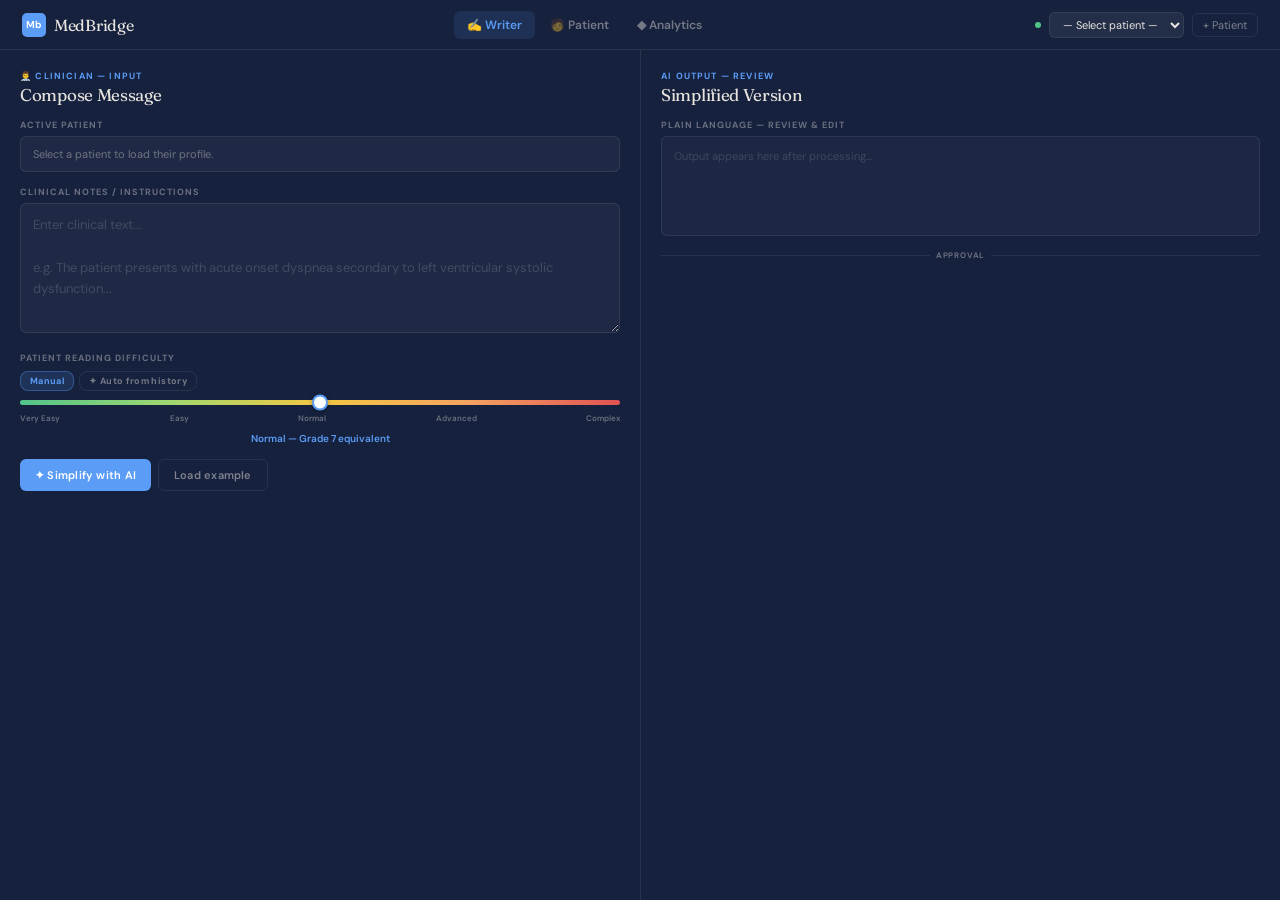
==== templates/index.html @ 1e8fc167 "Restructure project: templates, static, routes; switch to Gemini API" ====
<!DOCTYPE html>
<html lang="en">
<head>
<meta charset="UTF-8">
<meta name="viewport" content="width=device-width, initial-scale=1.0">
<title>MedBridge</title>
<link href="https://fonts.googleapis.com/css2?family=Fraunces:ital,wght@0,300;0,400;0,500;1,300&family=DM+Sans:wght@300;400;500;600&family=DM+Mono:wght@400;500&display=swap" rel="stylesheet">
<link rel="stylesheet" href="/static/css/style.css">
</head>
<body>

<nav>
  <div class="nav-logo"><div class="nav-mark">Mb</div><div class="nav-name">MedBridge</div></div>
  <div class="nav-tabs">
    <button class="nav-tab active" onclick="go('writer')">&#9997; Writer</button>
    <button class="nav-tab" onclick="go('patient')">&#129489; Patient</button>
    <button class="nav-tab" onclick="go('analytics')">&#9670; Analytics</button>
  </div>
  <div class="nav-right">
    <div class="live"></div>
    <select class="psel" id="psel" onchange="onPChange()"><option value="">— Select patient —</option></select>
    <button class="btn-xs" onclick="addPt()">+ Patient</button>
  </div>
</nav>

<!-- ══ WRITER ══ -->
<div class="view active" id="writerView">
  <div class="w-grid">
    <!-- LEFT col -->
    <div class="w-col">
      <div><div class="col-role">&#128104;&#8205;&#9877;&#65039; Clinician — Input</div><div class="col-title">Compose Message</div></div>

      <div>
        <div class="lbl">Active patient</div>
        <div class="profile-card" id="profileCard"><div style="font-size:11px;color:var(--dm)">Select a patient to load their profile.</div></div>
      </div>

      <!-- AI insight + predicted words -->
      <div id="insightWrap" style="display:none">
        <div class="ai-ins">
          <div class="ai-ins-t">&#10022; Patient Insight <span id="insightSpin" style="display:none"><span class="spinner" style="display:inline-block;vertical-align:middle"></span></span></div>
          <div class="ai-ins-body" id="insightText"></div>
          <div class="pred-wrap" id="predWords"></div>
        </div>
      </div>

      <!-- Challenging words from analytics -->
      <div id="chalWrap" style="display:none">
        <div class="lbl">Words this patient may find challenging</div>
        <div class="chal-panel" id="chalPanel"></div>
      </div>

      <div>
        <div class="lbl">Clinical notes / instructions</div>
        <textarea id="medIn" placeholder="Enter clinical text...&#10;&#10;e.g. The patient presents with acute onset dyspnea secondary to left ventricular systolic dysfunction..."></textarea>
      </div>

      <!-- Difficulty slider with Auto mode -->
      <div>
        <div class="lbl" style="margin-bottom:7px">Patient reading difficulty</div>
        <div class="sl-outer">
          <div class="sl-mode-row">
            <button class="sl-mode-btn sl-manual-btn active" id="manualModeBtn" onclick="setMode('manual')">Manual</button>
            <button class="sl-mode-btn" id="autoModeBtn" onclick="setMode('auto')">&#10022; Auto from history</button>
          </div>
          <div class="sl-wrap" id="slWrap">
            <div class="sl-track" style="position:relative">
              <input type="range" class="dsl" id="dsl" min="1" max="5" value="3" step="1" oninput="updSl(this.value)">
            </div>
            <div class="sl-labels"><span>Very Easy</span><span>Easy</span><span>Normal</span><span>Advanced</span><span>Complex</span></div>
          </div>
          <div class="sl-cur" id="slCur">Normal — Grade 7 equivalent</div>
          <div class="auto-reason" id="autoReason" style="display:none"></div>
        </div>
      </div>

      <div class="b-row">
        <button class="btn b-blue" id="simpBtn" onclick="doSimplify()">&#10022; Simplify with AI</button>
        <button class="btn b-ghost" onclick="loadEx()">Load example</button>
      </div>
    </div>

    <!-- RIGHT col -->
    <div class="w-col">
      <div><div class="col-role">AI Output — Review</div><div class="col-title">Simplified Version</div></div>

      <div>
        <div class="lbl">Plain language — review &amp; edit</div>
        <div class="out-box" id="outBox">
          <div id="ldS" style="display:none"><div class="ld"><span></span><span></span><span></span></div><div class="ld-h">Simplifying with DEFT corpus + patient history...</div></div>
          <textarea id="outEd" class="out-edit" style="display:none"></textarea>
          <div class="out-ph" id="outPh">Output appears here after processing...</div>
        </div>
      </div>

      <!-- Compact readability: grade level + hard words only -->
      <div class="sc-row" id="scRow" style="display:none">
        <div class="sc"><div class="sc-l">Grade level</div><div class="sc-v" id="grS">—</div></div>
        <div class="sc"><div class="sc-l">Hard words %</div><div class="sc-v" id="hwS">—</div></div>
        <div class="sc" id="prevCompSc" style="display:none"><div class="sc-l">Patient prev. comp.</div><div class="sc-v" id="prevComp">—</div></div>
      </div>

      <!-- Semantic similarity — sentence diff view -->
      <div id="simSec" style="display:none">
        <div class="lbl">Sentence-by-sentence meaning check</div>
        <div class="sim-wrap" id="simWrap">
          <div class="sim-head checking" id="simHead">
            <div>
              <div class="sim-title-row"><span class="sim-label">Checking meaning...</span></div>
              <div class="sim-verdict-line" id="simVerdictLine"></div>
            </div>
            <div class="sim-pct" id="simPct"></div>
          </div>
          <div class="sim-bar-strip"><div class="sim-bar-inner" id="simBar" style="width:0%"></div></div>
          <div id="simBody">
            <div class="spin-w"><div class="spinner"></div>Analysing sentences via AI...</div>
          </div>
        </div>
      </div>

      <div class="sep">approval</div>
      <div id="appRow" class="b-row" style="display:none">
        <button class="btn b-green" id="appBtn" onclick="doApprove()">&#10003; Approve &amp; Send to Patient</button>
        <button class="btn b-ghost" onclick="doSimplify()">&#8634; Regen</button>
      </div>
      <div id="appBanner" style="display:none"><div class="ok-banner">&#10003; Sent to patient — reading session started</div></div>
    </div>
  </div>
</div>

<!-- ══ PATIENT ══ -->
<div class="view" id="patientView">
  <div class="pat-top">
    <div><div class="pat-greet" id="patGreet">Hello &#128075;</div><div class="pat-sub">Here is your health information from your doctor.</div></div>
    <div style="font-size:10px;color:var(--pm);font-weight:600" id="patSessLbl"></div>
  </div>
  <div class="pat-body">
    <div id="progWrap" style="display:none">
      <div class="prog-row"><span style="font-size:10px;color:var(--pm);font-weight:500">Reading progress</span><span style="font-size:10px;font-weight:700;color:var(--pa)" id="progPct">0%</span></div>
      <div class="prog-bar"><div class="prog-fill" id="progFill"></div></div>
    </div>
    <div>
      <div class="lbl" style="color:var(--pm)">From your doctor</div>
      <div id="patHint" style="display:none;font-size:11px;color:var(--pm);margin-bottom:8px;line-height:1.5">Tap any word you don't understand to see what it means.</div>
      <div class="text-card" id="txtCard">
        <div class="ws" id="wsState"><div class="wi">&#128203;</div><div class="wt">Your doctor hasn't sent your<br>health information yet.</div></div>
        <div id="wCont" style="display:none"></div>
      </div>
    </div>
    <div id="checkupWrap" style="display:none">
      <div class="checkup">
        <div class="cq">How well did you understand this information?</div>
        <div class="copts">
          <button class="copt" onclick="selU(this,1)">&#128533; Not at all</button>
          <button class="copt" onclick="selU(this,2)">&#129300; A little</button>
          <button class="copt" onclick="selU(this,3)">&#128578; Mostly</button>
          <button class="copt" onclick="selU(this,4)">&#128522; Fully</button>
        </div>
      </div>
    </div>
    <div id="tyWrap" style="display:none"><div class="ty-ok">&#10003; Thank you — your feedback helps your doctor explain better next time.</div></div>
  </div>
</div>

<!-- ══ ANALYTICS ══ -->
<div class="view" id="analyticsView">
  <div class="an-top"><div class="an-top-t">Patient Analytics</div><div style="font-size:9px;color:var(--am);font-weight:700;letter-spacing:.08em;text-transform:uppercase">Writer view only</div></div>
  <div class="an-ptabs" id="anTabs"></div>
  <div class="an-body" id="anBody"><div class="no-data"><div class="ei">&#9678;</div>Select a patient tab to view analytics.</div></div>
</div>

<!-- Definition popup (shared) -->
<div class="def-popup" id="defPopup" style="display:none">
  <button class="def-close" onclick="closeDefPopup()">&#10005;</button>
  <div class="def-word" id="defWord"></div>
  <div class="def-pos" id="defPos"></div>
  <div class="def-text" id="defText"><div class="def-loading"><div class="def-spinner"></div>Looking up definition...</div></div>
</div>

<script src="/static/js/app.js"></script>
</body>
</html>
---- static/css/style.css ----
:root{
  --doc:#16213e;--da:#5b9cf6;--dg:#52c48a;--dw:#f4a261;--dt:#e8e4de;--dm:rgba(232,228,222,0.4);--db:rgba(255,255,255,0.08);
  --pat:#fdfcf9;--pa:#e07b54;--pt:#1c1917;--pm:#8a8480;--pb:rgba(0,0,0,0.07);
  --an:#0d1520;--an2:#111e2e;--aa:#a78bfa;--at:#d4d0ca;--am:rgba(212,208,202,0.38);--ab:rgba(255,255,255,0.06);
  --r:10px;--rs:6px;
}
*{margin:0;padding:0;box-sizing:border-box}
html,body{height:100%;font-family:'DM Sans',sans-serif}
body{background:#0d1117;overflow:hidden;display:flex;flex-direction:column}

/* NAV */
nav{background:var(--doc);height:50px;display:flex;align-items:center;justify-content:space-between;padding:0 22px;border-bottom:1px solid var(--db);flex-shrink:0;z-index:200}
.nav-logo{display:flex;align-items:center;gap:8px;color:var(--dt)}
.nav-mark{width:24px;height:24px;background:var(--da);border-radius:5px;display:flex;align-items:center;justify-content:center;font-size:10px;font-weight:700;color:#fff}
.nav-name{font-family:'Fraunces',serif;font-size:16px;letter-spacing:-.3px}
.nav-tabs{display:flex;gap:2px}
.nav-tab{background:transparent;border:none;color:rgba(232,228,222,.45);font-family:'DM Sans',sans-serif;font-size:12px;font-weight:600;padding:6px 13px;border-radius:6px;cursor:pointer;transition:all .15s}
.nav-tab:hover{color:var(--dt);background:rgba(255,255,255,.05)}
.nav-tab.active{color:var(--da);background:rgba(91,156,246,.12)}
.nav-right{display:flex;align-items:center;gap:8px}
.live{width:6px;height:6px;background:var(--dg);border-radius:50%;animation:pulse 2s infinite}
@keyframes pulse{0%,100%{box-shadow:0 0 0 0 rgba(82,196,138,.4)}50%{box-shadow:0 0 0 4px rgba(82,196,138,0)}}
select.psel{background:rgba(255,255,255,.06);border:1px solid var(--db);color:var(--dt);font-family:'DM Sans',sans-serif;font-size:11px;padding:4px 9px;border-radius:var(--rs);outline:none;cursor:pointer}
select.psel option{background:#1e2d52}
.btn-xs{background:transparent;border:1px solid var(--db);color:rgba(232,228,222,.5);font-family:'DM Sans',sans-serif;font-size:11px;padding:4px 10px;border-radius:var(--rs);cursor:pointer;transition:all .15s}
.btn-xs:hover{border-color:rgba(255,255,255,.2);color:var(--dt)}

.view{display:none;flex:1;overflow:hidden}
.view.active{display:flex}

/* ─── WRITER ─── */
#writerView{background:var(--doc)}
.w-grid{display:grid;grid-template-columns:1fr 1fr;width:100%;height:100%}
.w-col{display:flex;flex-direction:column;height:100%;overflow-y:auto;padding:20px;gap:14px}
.w-col::-webkit-scrollbar{width:3px}
.w-col::-webkit-scrollbar-thumb{background:rgba(255,255,255,.1);border-radius:2px}
.w-col+.w-col{border-left:1px solid var(--db)}
.col-role{font-size:9px;font-weight:700;letter-spacing:.13em;text-transform:uppercase;color:var(--da);margin-bottom:2px}
.col-title{font-family:'Fraunces',serif;font-size:17px;letter-spacing:-.3px;color:var(--dt)}
.lbl{font-size:9px;font-weight:700;letter-spacing:.11em;text-transform:uppercase;color:var(--dm);margin-bottom:5px}

.profile-card{background:rgba(255,255,255,.04);border:1px solid var(--db);border-radius:var(--rs);padding:10px 12px}
.p-row{display:flex;align-items:center;gap:9px}
.p-av{width:32px;height:32px;border-radius:50%;background:rgba(91,156,246,.15);border:1.5px solid rgba(91,156,246,.3);display:flex;align-items:center;justify-content:center;font-size:12px;flex-shrink:0}
.p-name{font-size:12px;font-weight:600;color:var(--dt)}
.p-sub{font-size:10px;color:var(--dm);margin-top:1px}
.p-badges{display:flex;gap:4px;margin-top:6px;flex-wrap:wrap}
.pb{font-size:9px;padding:2px 7px;border-radius:9px;font-weight:600;font-family:'DM Mono',monospace}
.pb.lv{background:rgba(91,156,246,.15);color:var(--da);border:1px solid rgba(91,156,246,.2)}
.pb.se{background:rgba(82,196,138,.12);color:var(--dg);border:1px solid rgba(82,196,138,.18)}
.pb.wn{background:rgba(244,162,97,.15);color:var(--dw);border:1px solid rgba(244,162,97,.22)}
.pb.nw{background:rgba(255,255,255,.07);color:rgba(232,228,222,.5);border:1px solid var(--db)}

/* AI insight + predicted words */
.ai-ins{background:rgba(167,139,250,.08);border:1px solid rgba(167,139,250,.2);border-radius:var(--rs);padding:10px 12px}
.ai-ins-t{font-size:9px;font-weight:700;text-transform:uppercase;letter-spacing:.1em;color:var(--aa);margin-bottom:5px;display:flex;align-items:center;gap:6px}
.ai-ins-body{font-size:11px;color:rgba(212,208,202,.8);line-height:1.55}
.pred-wrap{display:flex;flex-wrap:wrap;gap:4px;margin-top:7px}
.pred-lbl{font-size:8px;font-weight:700;text-transform:uppercase;letter-spacing:.09em;color:var(--am);width:100%;margin-bottom:2px}
.pred{font-size:9px;padding:2px 8px;border-radius:9px;background:rgba(244,162,97,.15);color:var(--dw);border:1px solid rgba(244,162,97,.22);font-family:'DM Mono',monospace;font-weight:600;cursor:default}
.pred.pf{background:rgba(224,60,60,.15);color:#ff9090;border-color:rgba(224,60,60,.28)}

/* Challenging words panel on writer side */
.chal-panel{background:rgba(255,255,255,.03);border:1px solid var(--db);border-radius:var(--rs);padding:10px 12px}
.chal-word-row{display:flex;align-items:center;gap:7px;padding:4px 0;border-bottom:1px solid rgba(255,255,255,.04)}
.chal-word-row:last-child{border-bottom:none}
.chal-word{font-size:11px;font-weight:600;font-family:'DM Mono',monospace;color:var(--dt);flex:1}
.chal-bar-bg{flex:1;height:4px;background:rgba(255,255,255,.06);border-radius:2px;overflow:hidden}
.chal-bar-fg{height:100%;border-radius:2px}
.chal-n{font-size:9px;font-family:'DM Mono',monospace;color:var(--dm);min-width:28px;text-align:right}
.chal-badge{font-size:8px;padding:1px 5px;border-radius:6px;font-weight:700;flex-shrink:0}
.chal-badge.fl{background:rgba(224,60,60,.18);color:#ff9090;border:1px solid rgba(224,60,60,.25)}
.chal-badge.pr{background:rgba(244,162,97,.15);color:var(--dw);border:1px solid rgba(244,162,97,.22)}

textarea{width:100%;background:rgba(255,255,255,.04);border:1px solid var(--db);border-radius:var(--rs);color:var(--dt);font-family:'DM Sans',sans-serif;font-size:13px;line-height:1.65;padding:10px 12px;resize:vertical;min-height:130px;outline:none;transition:border-color .2s}
textarea:focus{border-color:rgba(91,156,246,.45);background:rgba(255,255,255,.06)}
textarea::placeholder{color:rgba(232,228,222,.18)}

/* Difficulty slider with AUTO mode */
.sl-outer{display:flex;flex-direction:column;gap:5px}
.sl-mode-row{display:flex;gap:5px;margin-bottom:2px}
.sl-mode-btn{font-size:9px;font-weight:700;padding:3px 9px;border-radius:8px;border:1px solid var(--db);background:transparent;color:rgba(232,228,222,.45);cursor:pointer;transition:all .15s;font-family:'DM Sans',sans-serif;letter-spacing:.04em}
.sl-mode-btn:hover{color:var(--dt);border-color:rgba(255,255,255,.2)}
.sl-mode-btn.active{background:rgba(167,139,250,.2);border-color:rgba(167,139,250,.4);color:var(--aa)}
.sl-manual-btn.active{background:rgba(91,156,246,.15);border-color:rgba(91,156,246,.35);color:var(--da)}
.sl-wrap{padding:2px 0 4px}
.sl-track{position:relative;height:5px;background:linear-gradient(to right,#52c48a,#a0d870,#f4c842,#f4a261,#e05252);border-radius:3px;margin-bottom:8px}
input[type=range].dsl{width:100%;-webkit-appearance:none;appearance:none;background:transparent;position:absolute;top:50%;transform:translateY(-50%);left:0;margin:0;height:5px;cursor:pointer}
input[type=range].dsl:disabled{opacity:.4;cursor:not-allowed}
input[type=range].dsl::-webkit-slider-thumb{-webkit-appearance:none;width:16px;height:16px;border-radius:50%;background:#fff;border:2px solid var(--da);box-shadow:0 1px 5px rgba(0,0,0,.35);transition:transform .15s}
input[type=range].dsl:not(:disabled)::-webkit-slider-thumb:hover{transform:scale(1.2)}
.sl-labels{display:flex;justify-content:space-between;font-size:8px;color:var(--dm);font-weight:600}
.sl-cur{font-size:10px;font-weight:600;color:var(--da);text-align:center}
.auto-reason{font-size:10px;color:rgba(167,139,250,.7);text-align:center;margin-top:2px;font-style:italic}

.btn{border:none;border-radius:var(--rs);padding:8px 15px;font-family:'DM Sans',sans-serif;font-size:11px;font-weight:600;cursor:pointer;display:flex;align-items:center;gap:5px;transition:all .15s;letter-spacing:.02em}
.b-blue{background:var(--da);color:#fff}.b-blue:hover{background:#6fa8ff;transform:translateY(-1px)}.b-blue:disabled{opacity:.4;cursor:not-allowed;transform:none}
.b-ghost{background:transparent;color:rgba(232,228,222,.5);border:1px solid var(--db)}.b-ghost:hover{border-color:rgba(255,255,255,.2);color:var(--dt)}
.b-green{background:var(--dg);color:#fff;flex:1}.b-green:hover{background:#5fd49a;transform:translateY(-1px)}.b-green:disabled{opacity:.4;cursor:not-allowed;transform:none}
.b-row{display:flex;gap:7px}
.ld{display:flex;gap:4px;align-items:center;padding:7px 0}
.ld span{width:5px;height:5px;background:var(--da);border-radius:50%;animation:ld 1.2s ease-in-out infinite}
.ld span:nth-child(2){animation-delay:.2s}.ld span:nth-child(3){animation-delay:.4s}
@keyframes ld{0%,80%,100%{transform:translateY(0);opacity:.4}40%{transform:translateY(-5px);opacity:1}}
.ld-h{font-size:10px;color:var(--dm);margin-top:2px}
.out-box{background:rgba(255,255,255,.03);border:1px solid var(--db);border-radius:var(--rs);padding:11px 12px;min-height:100px}
.out-edit{width:100%;background:transparent;border:none;color:rgba(232,228,222,.85);font-family:'DM Sans',sans-serif;font-size:12px;line-height:1.7;resize:none;outline:none;min-height:80px}
.out-ph{font-size:11px;color:rgba(232,228,222,.17);line-height:1.6}

/* Score row — compact, grade level only */
.sc-row{display:flex;gap:6px}
.sc{flex:1;background:rgba(255,255,255,.04);border:1px solid var(--db);border-radius:var(--rs);padding:7px 10px}
.sc-l{font-size:8px;font-weight:700;letter-spacing:.1em;text-transform:uppercase;color:var(--dm);margin-bottom:1px}
.sc-v{font-size:16px;font-weight:700;font-family:'DM Mono',monospace}
.sc-v.good{color:var(--dg)}.sc-v.warn{color:var(--dw)}.sc-v.bad{color:#ff6b6b}

/* ── Similarity check — sentence diff layout ── */
.sim-wrap{border-radius:var(--rs);border:1px solid var(--db);overflow:hidden}
.sim-head{display:flex;align-items:center;justify-content:space-between;padding:9px 12px;border-bottom:1px solid var(--db)}
.sim-head.pass{background:rgba(82,196,138,.07);border-color:rgba(82,196,138,.2)}
.sim-head.caution{background:rgba(244,162,97,.07);border-color:rgba(244,162,97,.2)}
.sim-head.fail{background:rgba(224,60,60,.07);border-color:rgba(224,60,60,.2)}
.sim-head.checking{background:rgba(91,156,246,.05);border-color:rgba(91,156,246,.15)}
.sim-title-row{display:flex;align-items:center;gap:7px}
.sim-label{font-size:9px;font-weight:700;letter-spacing:.1em;text-transform:uppercase}
.sim-head.pass .sim-label{color:var(--dg)}.sim-head.caution .sim-label{color:var(--dw)}.sim-head.fail .sim-label{color:#ff6b6b}.sim-head.checking .sim-label{color:var(--da)}
.sim-pct{font-size:15px;font-weight:700;font-family:'DM Mono',monospace}
.sim-head.pass .sim-pct{color:var(--dg)}.sim-head.caution .sim-pct{color:var(--dw)}.sim-head.fail .sim-pct{color:#ff6b6b}
.sim-verdict-line{font-size:10px;color:var(--dm);margin-top:2px}
.sim-bar-strip{height:3px;background:rgba(255,255,255,.06)}
.sim-bar-inner{height:100%;transition:width .8s ease}
.sim-head.pass+.sim-bar-strip .sim-bar-inner{background:var(--dg)}
.sim-head.caution+.sim-bar-strip .sim-bar-inner{background:var(--dw)}
.sim-head.fail+.sim-bar-strip .sim-bar-inner{background:#ff6b6b}

/* Sentence diff */
.diff-list{display:flex;flex-direction:column;gap:0;max-height:260px;overflow-y:auto}
.diff-list::-webkit-scrollbar{width:3px}
.diff-list::-webkit-scrollbar-thumb{background:rgba(255,255,255,.08);border-radius:2px}
.diff-pair{padding:9px 12px;border-bottom:1px solid var(--db);display:flex;flex-direction:column;gap:5px}
.diff-pair:last-child{border-bottom:none}
.diff-orig{font-size:10px;color:rgba(232,228,222,.4);line-height:1.55;font-style:italic}
.diff-simp{font-size:11px;color:rgba(232,228,222,.85);line-height:1.6}
.diff-orig-label{font-size:7px;font-weight:700;letter-spacing:.09em;text-transform:uppercase;color:rgba(232,228,222,.25);margin-bottom:2px}
.diff-simp-label{font-size:7px;font-weight:700;letter-spacing:.09em;text-transform:uppercase;color:rgba(91,156,246,.5);margin-bottom:2px}
.diff-changed{border-left:2px solid var(--dw)}
.diff-good{border-left:2px solid var(--dg)}
.diff-lost{border-left:2px solid #ff6b6b;background:rgba(224,60,60,.04)}
/* Highlighted changed words */
.w-changed{background:rgba(244,162,97,.22);border-radius:2px;padding:0 2px}
.w-new{background:rgba(82,196,138,.18);border-radius:2px;padding:0 2px}

.spin-w{display:flex;align-items:center;gap:6px;font-size:11px;color:var(--da);padding:10px 12px}
.spinner{width:11px;height:11px;border:2px solid rgba(91,156,246,.2);border-top-color:var(--da);border-radius:50%;animation:spin .8s linear infinite;flex-shrink:0}
@keyframes spin{to{transform:rotate(360deg)}}
.ok-banner{background:rgba(82,196,138,.12);border:1px solid rgba(82,196,138,.22);border-radius:var(--rs);padding:7px 11px;display:flex;align-items:center;gap:6px;font-size:11px;color:var(--dg);font-weight:500}
.sep{font-size:8px;font-weight:700;letter-spacing:.1em;text-transform:uppercase;color:var(--dm);display:flex;align-items:center;gap:6px}
.sep::before,.sep::after{content:'';flex:1;height:1px;background:var(--db)}

/* ─── PATIENT ─── */
#patientView{background:var(--pat);flex-direction:column}
.pat-top{background:#fff;border-bottom:1px solid var(--pb);padding:11px 26px;display:flex;align-items:center;justify-content:space-between;flex-shrink:0}
.pat-greet{font-family:'Fraunces',serif;font-size:16px;color:var(--pt);letter-spacing:-.2px}
.pat-sub{font-size:11px;color:var(--pm);margin-top:1px}
.pat-body{flex:1;overflow-y:auto;padding:20px 26px;display:flex;flex-direction:column;gap:14px;max-width:680px;margin:0 auto;width:100%}
.pat-body::-webkit-scrollbar{width:3px}
.pat-body::-webkit-scrollbar-thumb{background:rgba(0,0,0,.08);border-radius:2px}
.prog-row{display:flex;justify-content:space-between;align-items:center;margin-bottom:4px}
.prog-bar{height:3px;background:rgba(0,0,0,.06);border-radius:3px;overflow:hidden}
.prog-fill{height:100%;background:var(--pa);border-radius:3px;transition:width .4s ease;width:0%}
.text-card{background:#fff;border:1px solid var(--pb);border-radius:var(--r);padding:20px 22px;line-height:1.85;font-size:16px;color:var(--pt);box-shadow:0 1px 10px rgba(0,0,0,.05);min-height:130px;font-family:'Georgia',serif;position:relative}
.ws{display:flex;flex-direction:column;align-items:center;justify-content:center;min-height:130px;gap:8px;color:var(--pm);text-align:center}
.wi{font-size:24px;opacity:.3}.wt{font-size:12px;line-height:1.5}
.w{display:inline;padding:1px 2px;border-radius:3px;cursor:pointer;position:relative;transition:background .2s}
.w.d1{background:rgba(82,196,138,.1)}.w.d2{background:rgba(244,194,66,.16)}.w.d3{background:rgba(240,130,80,.18)}.w.d4{background:rgba(220,60,60,.15)}
.w.sel{outline:2px solid var(--pa);outline-offset:1px;border-radius:3px}
/* Tooltip — pure CSS via data-attr, never touches text flow */
.w[data-tip]::after{content:attr(data-tip);position:absolute;bottom:calc(100% + 5px);left:50%;transform:translateX(-50%);background:#1c1917;color:#fff;font-size:8px;font-weight:700;padding:2px 7px;border-radius:3px;white-space:nowrap;z-index:50;pointer-events:none;letter-spacing:.04em;font-family:'DM Sans',sans-serif;opacity:0;visibility:hidden;transition:opacity .12s}
.w[data-tip]::before{content:'';position:absolute;bottom:calc(100% + 2px);left:50%;transform:translateX(-50%);border:3px solid transparent;border-top-color:#1c1917;opacity:0;visibility:hidden;transition:opacity .12s;z-index:50}
.w[data-tip]:hover::after,.w[data-tip]:hover::before{opacity:1;visibility:visible}

/* Definition popup */
.def-popup{position:fixed;background:#1c1917;color:#f0ece6;border-radius:var(--r);padding:14px 16px;max-width:280px;z-index:999;box-shadow:0 8px 32px rgba(0,0,0,.4);border:1px solid rgba(255,255,255,.1);animation:popIn .18s ease}
@keyframes popIn{from{opacity:0;transform:translateY(6px) scale(.97)}to{opacity:1;transform:none}}
.def-word{font-size:14px;font-weight:700;color:#fff;margin-bottom:2px;font-family:'Fraunces',serif}
.def-pos{font-size:9px;font-weight:600;letter-spacing:.08em;text-transform:uppercase;color:rgba(240,236,230,.4);margin-bottom:7px}
.def-text{font-size:12px;line-height:1.6;color:rgba(240,236,230,.8)}
.def-close{position:absolute;top:8px;right:10px;background:none;border:none;color:rgba(240,236,230,.4);cursor:pointer;font-size:14px;padding:2px 5px}
.def-loading{font-size:11px;color:rgba(240,236,230,.5);display:flex;align-items:center;gap:6px}
.def-spinner{width:10px;height:10px;border:1.5px solid rgba(255,255,255,.15);border-top-color:rgba(255,255,255,.6);border-radius:50%;animation:spin .7s linear infinite}

.checkup{background:rgba(224,123,84,.06);border:1px solid rgba(224,123,84,.14);border-radius:var(--rs);padding:12px 14px}
.cq{font-size:13px;color:var(--pt);font-weight:500;margin-bottom:9px;line-height:1.4}
.copts{display:flex;gap:6px;flex-wrap:wrap}
.copt{font-size:11px;padding:5px 12px;border-radius:20px;border:1px solid var(--pb);background:#fff;color:var(--pt);cursor:pointer;transition:all .15s;font-family:'DM Sans',sans-serif;font-weight:500}
.copt:hover,.copt.sel{background:var(--pa);color:#fff;border-color:var(--pa)}
.hp-section{display:flex;flex-direction:column;gap:7px}
.hard-pills{display:flex;flex-wrap:wrap;gap:5px}
.hp{display:inline-flex;align-items:center;gap:3px;font-size:10px;padding:4px 10px;border-radius:20px;background:rgba(224,123,84,.07);border:1px solid rgba(224,123,84,.18);color:var(--pa);cursor:pointer;transition:all .2s;font-family:'DM Sans',sans-serif;font-weight:500}
.hp:hover{background:rgba(224,123,84,.16)}.hp.flg{background:rgba(224,123,84,.24);border-color:rgba(224,123,84,.45);font-weight:700}
.ty-ok{display:flex;align-items:center;gap:6px;padding:8px 12px;border-radius:var(--rs);font-size:11px;font-weight:600;background:rgba(82,196,138,.1);border:1px solid rgba(82,196,138,.22);color:#3aa06e}
.pat-info{background:rgba(224,123,84,.04);border:1px solid rgba(224,123,84,.1);border-radius:var(--rs);padding:9px 12px;font-size:11px;color:var(--pm);line-height:1.6}
.pat-info-t{font-size:8px;font-weight:700;text-transform:uppercase;letter-spacing:.09em;color:var(--pa);margin-bottom:3px}

/* ─── ANALYTICS ─── */
#analyticsView{background:var(--an);flex-direction:column}
.an-top{background:var(--an2);border-bottom:1px solid var(--ab);padding:0 22px;height:48px;display:flex;align-items:center;justify-content:space-between;flex-shrink:0}
.an-top-t{font-family:'Fraunces',serif;font-size:15px;color:var(--at)}
.an-ptabs{display:flex;gap:2px;overflow-x:auto;padding:0 22px;border-bottom:1px solid var(--ab);background:var(--an2);flex-shrink:0}
.an-ptabs::-webkit-scrollbar{height:2px}
.an-ptab{background:transparent;border:none;border-bottom:2px solid transparent;color:rgba(212,208,202,.4);font-family:'DM Sans',sans-serif;font-size:11px;font-weight:600;padding:9px 13px;cursor:pointer;transition:all .15s;white-space:nowrap}
.an-ptab:hover{color:var(--at)}.an-ptab.active{color:var(--aa);border-bottom-color:var(--aa)}
.an-body{flex:1;overflow-y:auto;padding:18px;display:grid;grid-template-columns:1fr 1fr;gap:13px;align-content:start}
.an-body::-webkit-scrollbar{width:3px}
.an-body::-webkit-scrollbar-thumb{background:rgba(255,255,255,.07);border-radius:2px}
.an-card{background:var(--an2);border:1px solid var(--ab);border-radius:var(--r);overflow:hidden}
.an-card.s2{grid-column:1/-1}
.an-ch{padding:9px 13px;border-bottom:1px solid var(--ab);display:flex;align-items:center;justify-content:space-between}
.an-ct{font-size:8px;font-weight:700;letter-spacing:.11em;text-transform:uppercase;color:var(--am)}
.an-cb{padding:12px 13px}

/* Simplified overview — 3 key metrics only */
.an-3met{display:grid;grid-template-columns:1fr 1fr 1fr;gap:8px}
.an-met{background:rgba(255,255,255,.03);border:1px solid var(--ab);border-radius:var(--rs);padding:10px 12px;text-align:center}
.an-mv{font-size:22px;font-weight:700;font-family:'DM Mono',monospace;color:var(--at)}
.an-ml{font-size:7px;text-transform:uppercase;letter-spacing:.09em;color:var(--am);margin-top:2px;font-weight:700}

/* Feedback loop banner */
.feedback-loop{background:rgba(167,139,250,.08);border:1px solid rgba(167,139,250,.2);border-radius:var(--rs);padding:11px 13px;display:flex;flex-direction:column;gap:6px}
.fl-title{font-size:8px;font-weight:700;text-transform:uppercase;letter-spacing:.1em;color:var(--aa)}
.fl-item{font-size:11px;color:var(--at);padding:4px 0 4px 12px;position:relative;line-height:1.5;opacity:.9}
.fl-item::before{content:'\2192';position:absolute;left:0;color:var(--aa);font-size:10px;top:4px}
.fl-item.good::before{color:var(--dg)}
.fl-item.warn::before{color:var(--dw)}
.fl-item.bad::before{color:#ff6b6b}

canvas.trend{display:block;width:100%}
.freq-list{display:flex;flex-direction:column;gap:5px}
.fr-row{display:flex;align-items:center;gap:7px}
.fr-dot{width:5px;height:5px;border-radius:50%;flex-shrink:0}
.fr-word{font-size:10px;font-weight:600;font-family:'DM Mono',monospace;color:var(--at);width:90px;flex-shrink:0;overflow:hidden;text-overflow:ellipsis;white-space:nowrap}
.fr-bg{flex:1;height:5px;background:rgba(255,255,255,.05);border-radius:3px;overflow:hidden}
.fr-fg{height:100%;border-radius:3px;transition:width .5s}
.fr-n{font-size:8px;font-family:'DM Mono',monospace;color:var(--am);width:20px;text-align:right;flex-shrink:0}
.fr-flag{font-size:8px;color:#f4a261;flex-shrink:0}
canvas.hmap{display:block;width:100%;border-radius:3px}
.sess-list{display:flex;flex-direction:column;gap:5px;max-height:180px;overflow-y:auto}
.sess-list::-webkit-scrollbar{width:3px}
.sess-r{display:flex;align-items:center;gap:9px;padding:7px 9px;background:rgba(255,255,255,.02);border-radius:var(--rs);border:1px solid var(--ab)}
.sess-n{font-size:8px;font-family:'DM Mono',monospace;color:var(--am);width:18px;flex-shrink:0}
.sess-d{font-size:10px;color:var(--at);flex:1}
.sess-s{font-size:11px;font-weight:700;font-family:'DM Mono',monospace}
.ai-sum{background:rgba(167,139,250,.07);border:1px solid rgba(167,139,250,.18);border-radius:var(--rs);padding:10px 12px}
.ai-sum-t{font-size:8px;font-weight:700;text-transform:uppercase;letter-spacing:.1em;color:var(--aa);margin-bottom:5px}
.sug{font-size:11px;color:var(--at);line-height:1.55;padding:3px 0 3px 11px;position:relative;opacity:.85}
.sug::before{content:'\2192';position:absolute;left:0;color:var(--aa);font-size:9px}
.no-data{grid-column:1/-1;display:flex;flex-direction:column;align-items:center;justify-content:center;min-height:280px;gap:9px;color:var(--am);text-align:center;font-size:12px}
.ei{font-size:26px;opacity:.25;margin-bottom:3px}
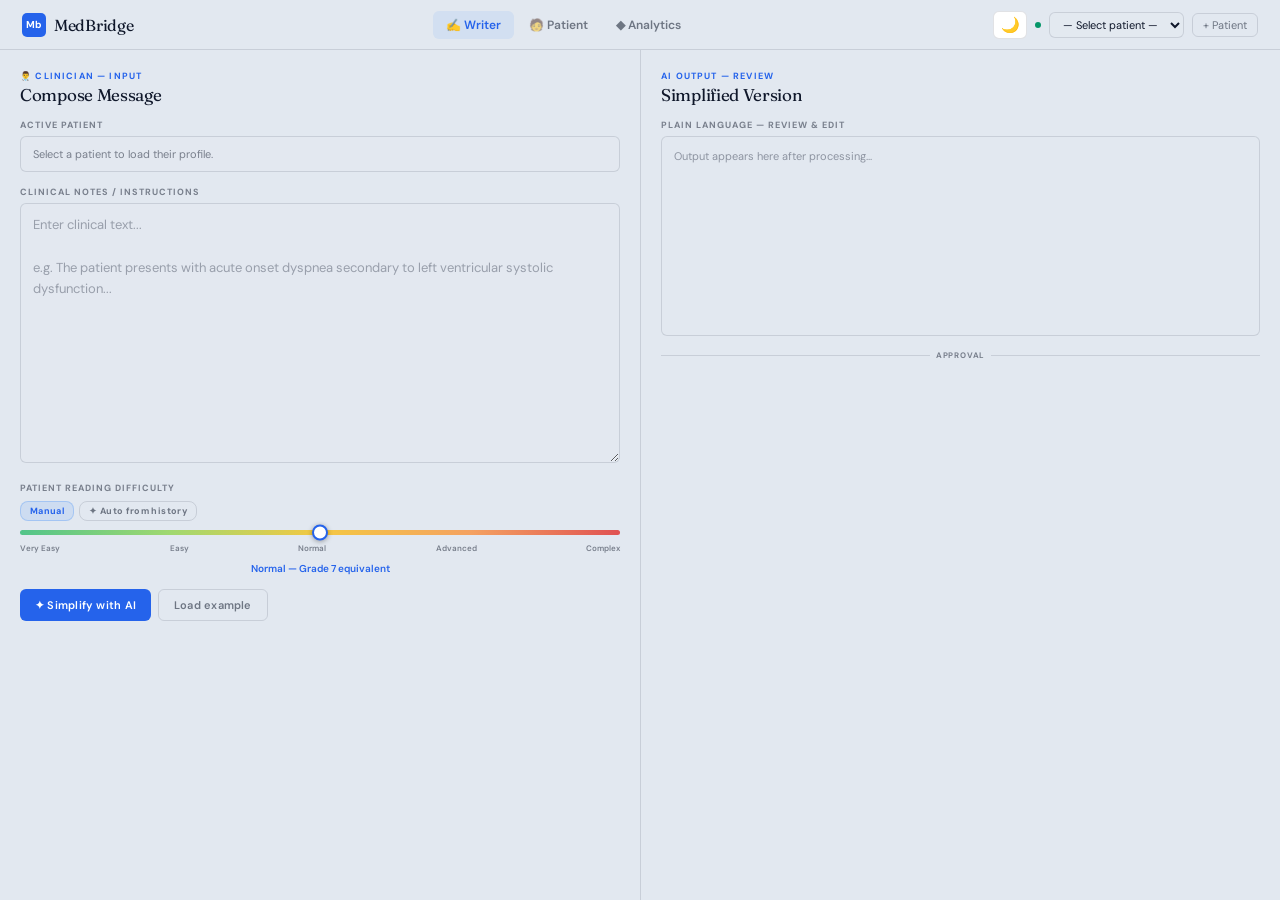
==== commit 606b2720: "fixed text boxes and token limit" ====
--- a/templates/index.html
+++ b/templates/index.html
@@ -1,5 +1,5 @@
 <!DOCTYPE html>
-<html lang="en">
+<html lang="en" data-theme="dark">
 <head>
 <meta charset="UTF-8">
 <meta name="viewport" content="width=device-width, initial-scale=1.0">
@@ -17,6 +17,7 @@
     <button class="nav-tab" onclick="go('analytics')">&#9670; Analytics</button>
   </div>
   <div class="nav-right">
+    <button type="button" class="theme-toggle" id="themeToggle" aria-label="Toggle light or dark mode" title="Light / dark mode"></button>
     <div class="live"></div>
     <select class="psel" id="psel" onchange="onPChange()"><option value="">— Select patient —</option></select>
     <button class="btn-xs" onclick="addPt()">+ Patient</button>
--- a/static/css/style.css
+++ b/static/css/style.css
@@ -1,12 +1,39 @@
 :root{
+  --body-bg:#0d1117;
   --doc:#16213e;--da:#5b9cf6;--dg:#52c48a;--dw:#f4a261;--dt:#e8e4de;--dm:rgba(232,228,222,0.4);--db:rgba(255,255,255,0.08);
   --pat:#fdfcf9;--pa:#e07b54;--pt:#1c1917;--pm:#8a8480;--pb:rgba(0,0,0,0.07);
   --an:#0d1520;--an2:#111e2e;--aa:#a78bfa;--at:#d4d0ca;--am:rgba(212,208,202,0.38);--ab:rgba(255,255,255,0.06);
+  --nav-tab-fg:rgba(232,228,222,.45);
+  --nav-tab-hover-bg:rgba(255,255,255,.05);
+  --muted-fg-2:rgba(232,228,222,.5);
+  --placeholder-fg:rgba(232,228,222,.18);
+  --out-edit-fg:rgba(232,228,222,.85);
+  --out-ph-fg:rgba(232,228,222,.17);
+  --diff-orig-fg:rgba(232,228,222,.4);
+  --diff-simp-fg:rgba(232,228,222,.85);
+  --diff-label-muted:rgba(232,228,222,.25);
+  --sel-opt-bg:#1e2d52;
   --r:10px;--rs:6px;
+}
+html[data-theme="light"]{
+  --body-bg:#f1f5f9;
+  --doc:#e2e8f0;--da:#2563eb;--dg:#059669;--dw:#d97706;--dt:#0f172a;--dm:rgba(15,23,42,.5);--db:rgba(15,23,42,.12);
+  --pat:#faf8f5;--pa:#c2410c;--pt:#1c1917;--pm:#57534e;--pb:rgba(0,0,0,.08);
+  --an:#eef2f7;--an2:#ffffff;--aa:#7c3aed;--at:#334155;--am:rgba(51,65,85,.5);--ab:rgba(15,23,42,.1);
+  --nav-tab-fg:rgba(15,23,42,.55);
+  --nav-tab-hover-bg:rgba(15,23,42,.06);
+  --muted-fg-2:rgba(15,23,42,.55);
+  --placeholder-fg:rgba(15,23,42,.35);
+  --out-edit-fg:rgba(15,23,42,.92);
+  --out-ph-fg:rgba(15,23,42,.4);
+  --diff-orig-fg:rgba(15,23,42,.5);
+  --diff-simp-fg:rgba(15,23,42,.88);
+  --diff-label-muted:rgba(15,23,42,.38);
+  --sel-opt-bg:#f8fafc;
 }
 *{margin:0;padding:0;box-sizing:border-box}
 html,body{height:100%;font-family:'DM Sans',sans-serif}
-body{background:#0d1117;overflow:hidden;display:flex;flex-direction:column}
+body{background:var(--body-bg);overflow:hidden;display:flex;flex-direction:column}
 
 /* NAV */
 nav{background:var(--doc);height:50px;display:flex;align-items:center;justify-content:space-between;padding:0 22px;border-bottom:1px solid var(--db);flex-shrink:0;z-index:200}
@@ -14,15 +41,19 @@
 .nav-mark{width:24px;height:24px;background:var(--da);border-radius:5px;display:flex;align-items:center;justify-content:center;font-size:10px;font-weight:700;color:#fff}
 .nav-name{font-family:'Fraunces',serif;font-size:16px;letter-spacing:-.3px}
 .nav-tabs{display:flex;gap:2px}
-.nav-tab{background:transparent;border:none;color:rgba(232,228,222,.45);font-family:'DM Sans',sans-serif;font-size:12px;font-weight:600;padding:6px 13px;border-radius:6px;cursor:pointer;transition:all .15s}
-.nav-tab:hover{color:var(--dt);background:rgba(255,255,255,.05)}
+.nav-tab{background:transparent;border:none;color:var(--nav-tab-fg);font-family:'DM Sans',sans-serif;font-size:12px;font-weight:600;padding:6px 13px;border-radius:6px;cursor:pointer;transition:all .15s}
+.nav-tab:hover{color:var(--dt);background:var(--nav-tab-hover-bg)}
 .nav-tab.active{color:var(--da);background:rgba(91,156,246,.12)}
 .nav-right{display:flex;align-items:center;gap:8px}
+.theme-toggle{width:34px;height:28px;border-radius:6px;border:1px solid var(--db);background:rgba(255,255,255,.06);color:var(--dt);cursor:pointer;font-size:15px;line-height:1;display:flex;align-items:center;justify-content:center;padding:0;flex-shrink:0;transition:background .15s,border-color .15s}
+.theme-toggle:hover{border-color:rgba(255,255,255,.2);background:rgba(255,255,255,.1)}
+html[data-theme="light"] .theme-toggle{background:#fff;border-color:var(--db)}
+html[data-theme="light"] .theme-toggle:hover{background:#f8fafc}
 .live{width:6px;height:6px;background:var(--dg);border-radius:50%;animation:pulse 2s infinite}
 @keyframes pulse{0%,100%{box-shadow:0 0 0 0 rgba(82,196,138,.4)}50%{box-shadow:0 0 0 4px rgba(82,196,138,0)}}
 select.psel{background:rgba(255,255,255,.06);border:1px solid var(--db);color:var(--dt);font-family:'DM Sans',sans-serif;font-size:11px;padding:4px 9px;border-radius:var(--rs);outline:none;cursor:pointer}
-select.psel option{background:#1e2d52}
-.btn-xs{background:transparent;border:1px solid var(--db);color:rgba(232,228,222,.5);font-family:'DM Sans',sans-serif;font-size:11px;padding:4px 10px;border-radius:var(--rs);cursor:pointer;transition:all .15s}
+select.psel option{background:var(--sel-opt-bg);color:var(--dt)}
+.btn-xs{background:transparent;border:1px solid var(--db);color:var(--muted-fg-2);font-family:'DM Sans',sans-serif;font-size:11px;padding:4px 10px;border-radius:var(--rs);cursor:pointer;transition:all .15s}
 .btn-xs:hover{border-color:rgba(255,255,255,.2);color:var(--dt)}
 
 .view{display:none;flex:1;overflow:hidden}
@@ -49,7 +80,8 @@
 .pb.lv{background:rgba(91,156,246,.15);color:var(--da);border:1px solid rgba(91,156,246,.2)}
 .pb.se{background:rgba(82,196,138,.12);color:var(--dg);border:1px solid rgba(82,196,138,.18)}
 .pb.wn{background:rgba(244,162,97,.15);color:var(--dw);border:1px solid rgba(244,162,97,.22)}
-.pb.nw{background:rgba(255,255,255,.07);color:rgba(232,228,222,.5);border:1px solid var(--db)}
+.pb.nw{background:rgba(255,255,255,.07);color:var(--muted-fg-2);border:1px solid var(--db)}
+html[data-theme="light"] .pb.nw{background:rgba(15,23,42,.06);color:var(--muted-fg-2)}
 
 /* AI insight + predicted words */
 .ai-ins{background:rgba(167,139,250,.08);border:1px solid rgba(167,139,250,.2);border-radius:var(--rs);padding:10px 12px}
@@ -72,14 +104,14 @@
 .chal-badge.fl{background:rgba(224,60,60,.18);color:#ff9090;border:1px solid rgba(224,60,60,.25)}
 .chal-badge.pr{background:rgba(244,162,97,.15);color:var(--dw);border:1px solid rgba(244,162,97,.22)}
 
-textarea{width:100%;background:rgba(255,255,255,.04);border:1px solid var(--db);border-radius:var(--rs);color:var(--dt);font-family:'DM Sans',sans-serif;font-size:13px;line-height:1.65;padding:10px 12px;resize:vertical;min-height:130px;outline:none;transition:border-color .2s}
+textarea{width:100%;background:rgba(255,255,255,.04);border:1px solid var(--db);border-radius:var(--rs);color:var(--dt);font-family:'DM Sans',sans-serif;font-size:13px;line-height:1.65;padding:10px 12px;resize:vertical;min-height:260px;outline:none;transition:border-color .2s}
 textarea:focus{border-color:rgba(91,156,246,.45);background:rgba(255,255,255,.06)}
-textarea::placeholder{color:rgba(232,228,222,.18)}
+textarea::placeholder{color:var(--placeholder-fg)}
 
 /* Difficulty slider with AUTO mode */
 .sl-outer{display:flex;flex-direction:column;gap:5px}
 .sl-mode-row{display:flex;gap:5px;margin-bottom:2px}
-.sl-mode-btn{font-size:9px;font-weight:700;padding:3px 9px;border-radius:8px;border:1px solid var(--db);background:transparent;color:rgba(232,228,222,.45);cursor:pointer;transition:all .15s;font-family:'DM Sans',sans-serif;letter-spacing:.04em}
+.sl-mode-btn{font-size:9px;font-weight:700;padding:3px 9px;border-radius:8px;border:1px solid var(--db);background:transparent;color:var(--nav-tab-fg);cursor:pointer;transition:all .15s;font-family:'DM Sans',sans-serif;letter-spacing:.04em}
 .sl-mode-btn:hover{color:var(--dt);border-color:rgba(255,255,255,.2)}
 .sl-mode-btn.active{background:rgba(167,139,250,.2);border-color:rgba(167,139,250,.4);color:var(--aa)}
 .sl-manual-btn.active{background:rgba(91,156,246,.15);border-color:rgba(91,156,246,.35);color:var(--da)}
@@ -95,7 +127,8 @@
 
 .btn{border:none;border-radius:var(--rs);padding:8px 15px;font-family:'DM Sans',sans-serif;font-size:11px;font-weight:600;cursor:pointer;display:flex;align-items:center;gap:5px;transition:all .15s;letter-spacing:.02em}
 .b-blue{background:var(--da);color:#fff}.b-blue:hover{background:#6fa8ff;transform:translateY(-1px)}.b-blue:disabled{opacity:.4;cursor:not-allowed;transform:none}
-.b-ghost{background:transparent;color:rgba(232,228,222,.5);border:1px solid var(--db)}.b-ghost:hover{border-color:rgba(255,255,255,.2);color:var(--dt)}
+.b-ghost{background:transparent;color:var(--muted-fg-2);border:1px solid var(--db)}.b-ghost:hover{border-color:rgba(255,255,255,.2);color:var(--dt)}
+html[data-theme="light"] .b-ghost:hover{border-color:rgba(15,23,42,.2)}
 .b-green{background:var(--dg);color:#fff;flex:1}.b-green:hover{background:#5fd49a;transform:translateY(-1px)}.b-green:disabled{opacity:.4;cursor:not-allowed;transform:none}
 .b-row{display:flex;gap:7px}
 .ld{display:flex;gap:4px;align-items:center;padding:7px 0}
@@ -103,9 +136,11 @@
 .ld span:nth-child(2){animation-delay:.2s}.ld span:nth-child(3){animation-delay:.4s}
 @keyframes ld{0%,80%,100%{transform:translateY(0);opacity:.4}40%{transform:translateY(-5px);opacity:1}}
 .ld-h{font-size:10px;color:var(--dm);margin-top:2px}
-.out-box{background:rgba(255,255,255,.03);border:1px solid var(--db);border-radius:var(--rs);padding:11px 12px;min-height:100px}
-.out-edit{width:100%;background:transparent;border:none;color:rgba(232,228,222,.85);font-family:'DM Sans',sans-serif;font-size:12px;line-height:1.7;resize:none;outline:none;min-height:80px}
-.out-ph{font-size:11px;color:rgba(232,228,222,.17);line-height:1.6}
+.out-box{background:rgba(255,255,255,.03);border:1px solid var(--db);border-radius:var(--rs);padding:11px 12px;min-height:200px}
+.out-edit{width:100%;background:transparent;border:none;color:var(--out-edit-fg);font-family:'DM Sans',sans-serif;font-size:12px;line-height:1.7;resize:vertical;outline:none;min-height:160px;max-height:90vh;overflow-y:auto}
+.out-edit::-webkit-scrollbar{width:3px}
+.out-edit::-webkit-scrollbar-thumb{background:rgba(255,255,255,.1);border-radius:2px}
+.out-ph{font-size:11px;color:var(--out-ph-fg);line-height:1.6}
 
 /* Score row — compact, grade level only */
 .sc-row{display:flex;gap:6px}
@@ -139,9 +174,9 @@
 .diff-list::-webkit-scrollbar-thumb{background:rgba(255,255,255,.08);border-radius:2px}
 .diff-pair{padding:9px 12px;border-bottom:1px solid var(--db);display:flex;flex-direction:column;gap:5px}
 .diff-pair:last-child{border-bottom:none}
-.diff-orig{font-size:10px;color:rgba(232,228,222,.4);line-height:1.55;font-style:italic}
-.diff-simp{font-size:11px;color:rgba(232,228,222,.85);line-height:1.6}
-.diff-orig-label{font-size:7px;font-weight:700;letter-spacing:.09em;text-transform:uppercase;color:rgba(232,228,222,.25);margin-bottom:2px}
+.diff-orig{font-size:10px;color:var(--diff-orig-fg);line-height:1.55;font-style:italic}
+.diff-simp{font-size:11px;color:var(--diff-simp-fg);line-height:1.6}
+.diff-orig-label{font-size:7px;font-weight:700;letter-spacing:.09em;text-transform:uppercase;color:var(--diff-label-muted);margin-bottom:2px}
 .diff-simp-label{font-size:7px;font-weight:700;letter-spacing:.09em;text-transform:uppercase;color:rgba(91,156,246,.5);margin-bottom:2px}
 .diff-changed{border-left:2px solid var(--dw)}
 .diff-good{border-left:2px solid var(--dg)}
@@ -181,6 +216,10 @@
 
 /* Definition popup */
 .def-popup{position:fixed;background:#1c1917;color:#f0ece6;border-radius:var(--r);padding:14px 16px;max-width:280px;z-index:999;box-shadow:0 8px 32px rgba(0,0,0,.4);border:1px solid rgba(255,255,255,.1);animation:popIn .18s ease}
+html[data-theme="light"] .def-popup{background:#fff;color:#1c1917;border:1px solid var(--pb);box-shadow:0 8px 28px rgba(0,0,0,.12)}
+html[data-theme="light"] .def-word{color:#0f172a}
+html[data-theme="light"] .def-text{color:#334155}
+html[data-theme="light"] .def-close{color:#64748b}
 @keyframes popIn{from{opacity:0;transform:translateY(6px) scale(.97)}to{opacity:1;transform:none}}
 .def-word{font-size:14px;font-weight:700;color:#fff;margin-bottom:2px;font-family:'Fraunces',serif}
 .def-pos{font-size:9px;font-weight:600;letter-spacing:.08em;text-transform:uppercase;color:rgba(240,236,230,.4);margin-bottom:7px}
@@ -210,6 +249,11 @@
 .an-ptabs::-webkit-scrollbar{height:2px}
 .an-ptab{background:transparent;border:none;border-bottom:2px solid transparent;color:rgba(212,208,202,.4);font-family:'DM Sans',sans-serif;font-size:11px;font-weight:600;padding:9px 13px;cursor:pointer;transition:all .15s;white-space:nowrap}
 .an-ptab:hover{color:var(--at)}.an-ptab.active{color:var(--aa);border-bottom-color:var(--aa)}
+html[data-theme="light"] .an-ptab{color:rgba(51,65,85,.45)}
+html[data-theme="light"] .an-body::-webkit-scrollbar-thumb{background:rgba(0,0,0,.12)}
+html[data-theme="light"] .diff-list::-webkit-scrollbar-thumb{background:rgba(0,0,0,.1)}
+html[data-theme="light"] .w-col::-webkit-scrollbar-thumb{background:rgba(0,0,0,.12)}
+html[data-theme="light"] .sim-bar-strip{background:rgba(15,23,42,.08)}
 .an-body{flex:1;overflow-y:auto;padding:18px;display:grid;grid-template-columns:1fr 1fr;gap:13px;align-content:start}
 .an-body::-webkit-scrollbar{width:3px}
 .an-body::-webkit-scrollbar-thumb{background:rgba(255,255,255,.07);border-radius:2px}
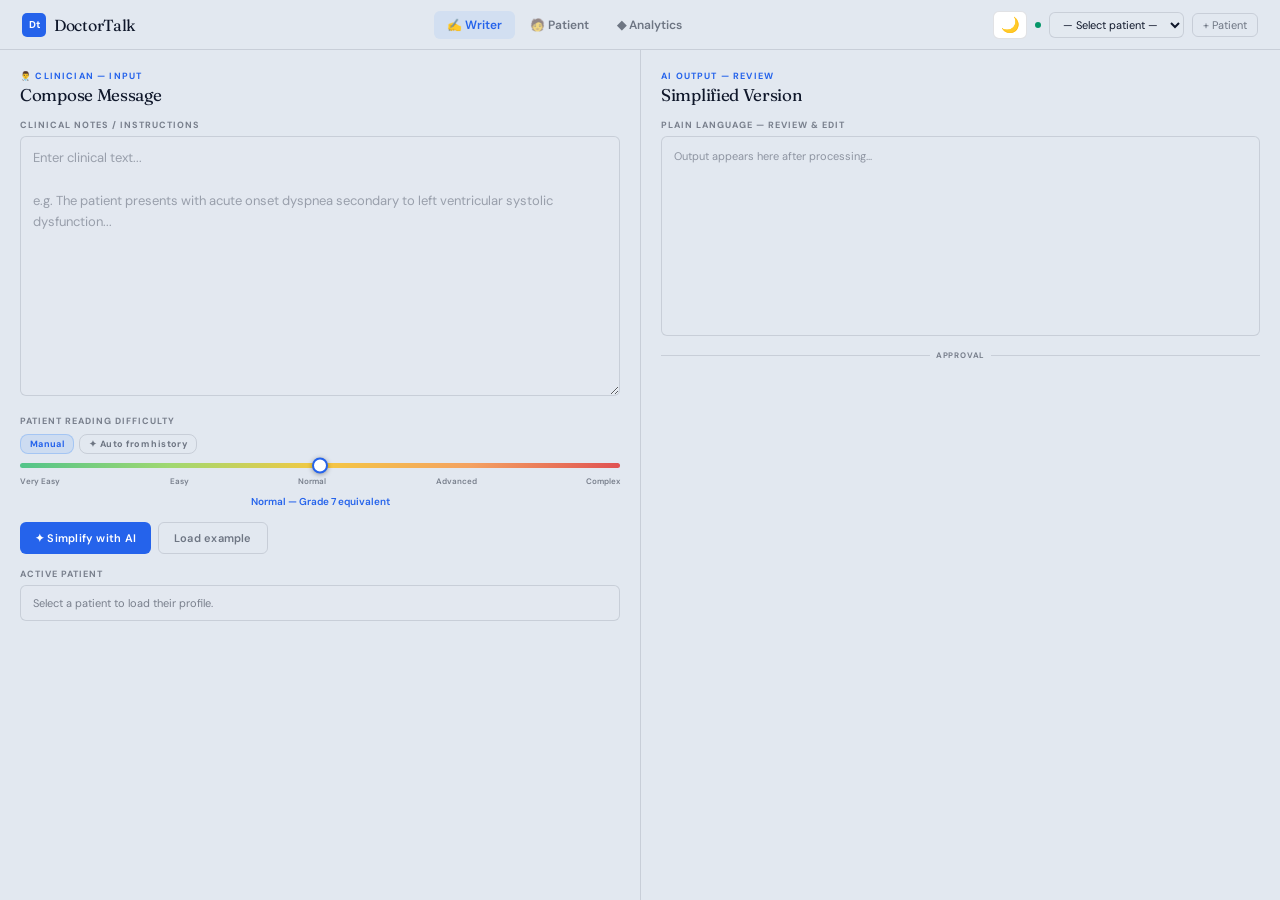
==== commit b37efba6: "changed analytics" ====
--- a/templates/index.html
+++ b/templates/index.html
@@ -3,14 +3,14 @@
 <head>
 <meta charset="UTF-8">
 <meta name="viewport" content="width=device-width, initial-scale=1.0">
-<title>MedBridge</title>
+<title>DoctorTalk</title>
 <link href="https://fonts.googleapis.com/css2?family=Fraunces:ital,wght@0,300;0,400;0,500;1,300&family=DM+Sans:wght@300;400;500;600&family=DM+Mono:wght@400;500&display=swap" rel="stylesheet">
 <link rel="stylesheet" href="/static/css/style.css">
 </head>
 <body>
 
 <nav>
-  <div class="nav-logo"><div class="nav-mark">Mb</div><div class="nav-name">MedBridge</div></div>
+  <div class="nav-logo"><div class="nav-mark">Dt</div><div class="nav-name">DoctorTalk</div></div>
   <div class="nav-tabs">
     <button class="nav-tab active" onclick="go('writer')">&#9997; Writer</button>
     <button class="nav-tab" onclick="go('patient')">&#129489; Patient</button>
@@ -30,26 +30,6 @@
     <!-- LEFT col -->
     <div class="w-col">
       <div><div class="col-role">&#128104;&#8205;&#9877;&#65039; Clinician — Input</div><div class="col-title">Compose Message</div></div>
-
-      <div>
-        <div class="lbl">Active patient</div>
-        <div class="profile-card" id="profileCard"><div style="font-size:11px;color:var(--dm)">Select a patient to load their profile.</div></div>
-      </div>
-
-      <!-- AI insight + predicted words -->
-      <div id="insightWrap" style="display:none">
-        <div class="ai-ins">
-          <div class="ai-ins-t">&#10022; Patient Insight <span id="insightSpin" style="display:none"><span class="spinner" style="display:inline-block;vertical-align:middle"></span></span></div>
-          <div class="ai-ins-body" id="insightText"></div>
-          <div class="pred-wrap" id="predWords"></div>
-        </div>
-      </div>
-
-      <!-- Challenging words from analytics -->
-      <div id="chalWrap" style="display:none">
-        <div class="lbl">Words this patient may find challenging</div>
-        <div class="chal-panel" id="chalPanel"></div>
-      </div>
 
       <div>
         <div class="lbl">Clinical notes / instructions</div>
@@ -78,6 +58,26 @@
       <div class="b-row">
         <button class="btn b-blue" id="simpBtn" onclick="doSimplify()">&#10022; Simplify with AI</button>
         <button class="btn b-ghost" onclick="loadEx()">Load example</button>
+      </div>
+
+      <div>
+        <div class="lbl">Active patient</div>
+        <div class="profile-card" id="profileCard"><div style="font-size:11px;color:var(--dm)">Select a patient to load their profile.</div></div>
+      </div>
+
+      <!-- AI insight + predicted words -->
+      <div id="insightWrap" style="display:none">
+        <div class="ai-ins">
+          <div class="ai-ins-t">&#10022; Patient Insight <span id="insightSpin" style="display:none"><span class="spinner" style="display:inline-block;vertical-align:middle"></span></span></div>
+          <div class="ai-ins-body" id="insightText"></div>
+          <div class="pred-wrap" id="predWords"></div>
+        </div>
+      </div>
+
+      <!-- Challenging words from analytics -->
+      <div id="chalWrap" style="display:none">
+        <div class="lbl">Words this patient may find challenging</div>
+        <div class="chal-panel" id="chalPanel"></div>
       </div>
     </div>
 
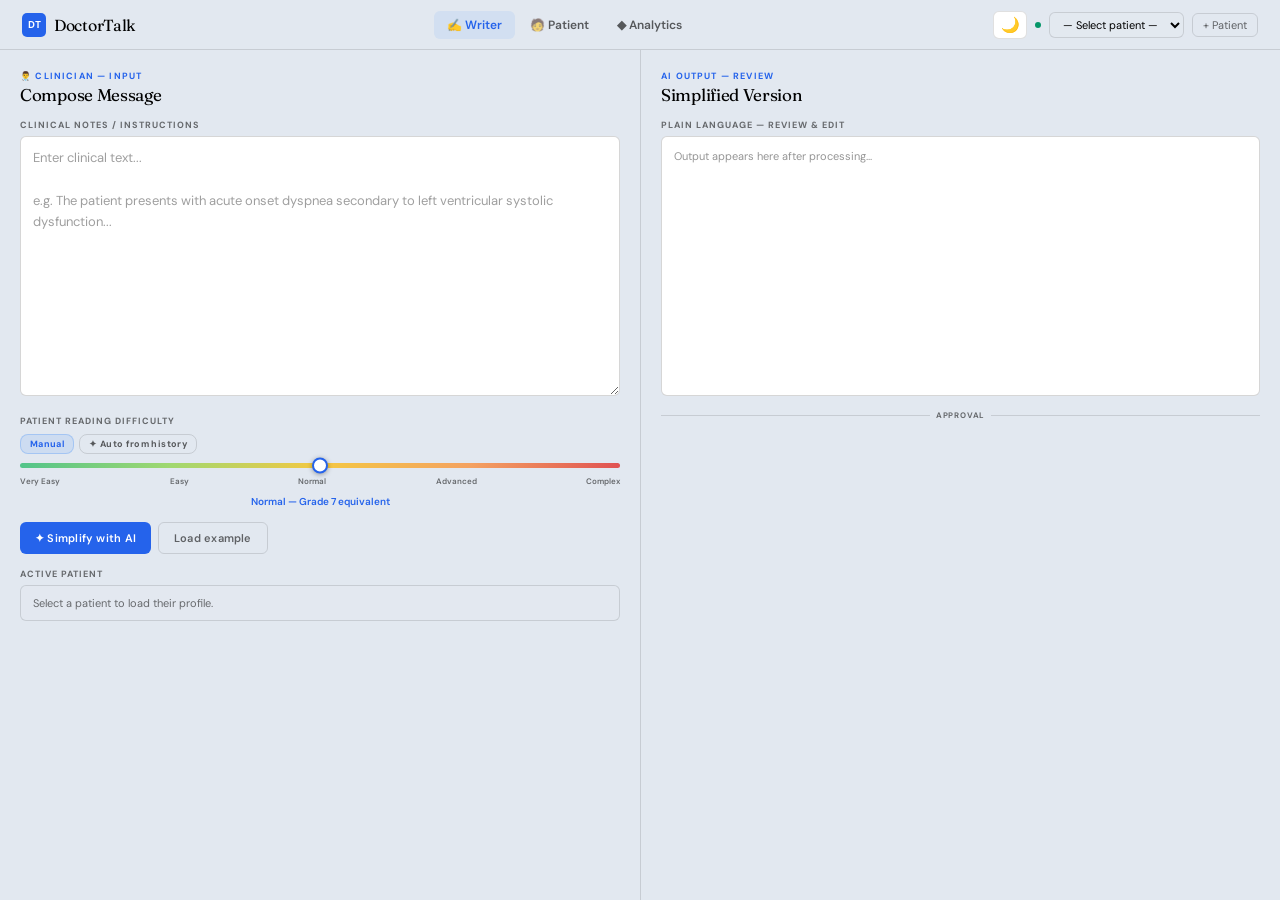
==== commit 4cdb4583: "lighter boxes" ====
--- a/templates/index.html
+++ b/templates/index.html
@@ -10,7 +10,7 @@
 <body>
 
 <nav>
-  <div class="nav-logo"><div class="nav-mark">Dt</div><div class="nav-name">DoctorTalk</div></div>
+  <div class="nav-logo"><div class="nav-mark">DT</div><div class="nav-name">DoctorTalk</div></div>
   <div class="nav-tabs">
     <button class="nav-tab active" onclick="go('writer')">&#9997; Writer</button>
     <button class="nav-tab" onclick="go('patient')">&#129489; Patient</button>
--- a/static/css/style.css
+++ b/static/css/style.css
@@ -17,18 +17,18 @@
 }
 html[data-theme="light"]{
   --body-bg:#f1f5f9;
-  --doc:#e2e8f0;--da:#2563eb;--dg:#059669;--dw:#d97706;--dt:#0f172a;--dm:rgba(15,23,42,.5);--db:rgba(15,23,42,.12);
-  --pat:#faf8f5;--pa:#c2410c;--pt:#1c1917;--pm:#57534e;--pb:rgba(0,0,0,.08);
-  --an:#eef2f7;--an2:#ffffff;--aa:#7c3aed;--at:#334155;--am:rgba(51,65,85,.5);--ab:rgba(15,23,42,.1);
-  --nav-tab-fg:rgba(15,23,42,.55);
-  --nav-tab-hover-bg:rgba(15,23,42,.06);
-  --muted-fg-2:rgba(15,23,42,.55);
-  --placeholder-fg:rgba(15,23,42,.35);
-  --out-edit-fg:rgba(15,23,42,.92);
-  --out-ph-fg:rgba(15,23,42,.4);
-  --diff-orig-fg:rgba(15,23,42,.5);
-  --diff-simp-fg:rgba(15,23,42,.88);
-  --diff-label-muted:rgba(15,23,42,.38);
+  --doc:#e2e8f0;--da:#2563eb;--dg:#059669;--dw:#d97706;--dt:#000000;--dm:rgba(0,0,0,.55);--db:rgba(0,0,0,.12);
+  --pat:#faf8f5;--pa:#c2410c;--pt:#000000;--pm:rgba(0,0,0,.55);--pb:rgba(0,0,0,.08);
+  --an:#eef2f7;--an2:#ffffff;--aa:#5b21b6;--at:#000000;--am:rgba(0,0,0,.45);--ab:rgba(0,0,0,.1);
+  --nav-tab-fg:rgba(0,0,0,.62);
+  --nav-tab-hover-bg:rgba(0,0,0,.06);
+  --muted-fg-2:rgba(0,0,0,.58);
+  --placeholder-fg:rgba(0,0,0,.38);
+  --out-edit-fg:#000000;
+  --out-ph-fg:rgba(0,0,0,.42);
+  --diff-orig-fg:rgba(0,0,0,.52);
+  --diff-simp-fg:#000000;
+  --diff-label-muted:rgba(0,0,0,.42);
   --sel-opt-bg:#f8fafc;
 }
 *{margin:0;padding:0;box-sizing:border-box}
@@ -56,16 +56,24 @@
 .btn-xs{background:transparent;border:1px solid var(--db);color:var(--muted-fg-2);font-family:'DM Sans',sans-serif;font-size:11px;padding:4px 10px;border-radius:var(--rs);cursor:pointer;transition:all .15s}
 .btn-xs:hover{border-color:rgba(255,255,255,.2);color:var(--dt)}
 
-.view{display:none;flex:1;overflow:hidden}
+.view{display:none;flex:1;min-height:0;overflow:hidden}
 .view.active{display:flex}
 
 /* ─── WRITER ─── */
-#writerView{background:var(--doc)}
+#writerView{background:var(--doc);--writer-main-min:260px}
 .w-grid{display:grid;grid-template-columns:1fr 1fr;width:100%;height:100%}
 .w-col{display:flex;flex-direction:column;height:100%;overflow-y:auto;padding:20px;gap:14px}
 .w-col::-webkit-scrollbar{width:3px}
 .w-col::-webkit-scrollbar-thumb{background:rgba(255,255,255,.1);border-radius:2px}
 .w-col+.w-col{border-left:1px solid var(--db)}
+/* Clinical input + simplified output: solid white (light) / dark grey (dark); columns stay --doc */
+#writerView textarea{background:#252525;border-color:rgba(255,255,255,.2)}
+#writerView textarea:focus{background:#2d2d2d;border-color:rgba(91,156,246,.55)}
+#writerView .out-box{background:#252525;border-color:rgba(255,255,255,.2)}
+html[data-theme="light"] #writerView textarea{background:#ffffff;border-color:rgba(0,0,0,.16)}
+html[data-theme="light"] #writerView textarea:focus{background:#ffffff;border-color:rgba(37,99,235,.55)}
+html[data-theme="light"] #writerView .out-box{background:#ffffff;border-color:rgba(0,0,0,.16)}
+html[data-theme="light"] #writerView .out-edit::-webkit-scrollbar-thumb{background:rgba(0,0,0,.15)}
 .col-role{font-size:9px;font-weight:700;letter-spacing:.13em;text-transform:uppercase;color:var(--da);margin-bottom:2px}
 .col-title{font-family:'Fraunces',serif;font-size:17px;letter-spacing:-.3px;color:var(--dt)}
 .lbl{font-size:9px;font-weight:700;letter-spacing:.11em;text-transform:uppercase;color:var(--dm);margin-bottom:5px}
@@ -81,30 +89,39 @@
 .pb.se{background:rgba(82,196,138,.12);color:var(--dg);border:1px solid rgba(82,196,138,.18)}
 .pb.wn{background:rgba(244,162,97,.15);color:var(--dw);border:1px solid rgba(244,162,97,.22)}
 .pb.nw{background:rgba(255,255,255,.07);color:var(--muted-fg-2);border:1px solid var(--db)}
-html[data-theme="light"] .pb.nw{background:rgba(15,23,42,.06);color:var(--muted-fg-2)}
+html[data-theme="light"] .pb.nw{background:rgba(0,0,0,.06);color:var(--muted-fg-2)}
 
 /* AI insight + predicted words */
-.ai-ins{background:rgba(167,139,250,.08);border:1px solid rgba(167,139,250,.2);border-radius:var(--rs);padding:10px 12px}
-.ai-ins-t{font-size:9px;font-weight:700;text-transform:uppercase;letter-spacing:.1em;color:var(--aa);margin-bottom:5px;display:flex;align-items:center;gap:6px}
-.ai-ins-body{font-size:11px;color:rgba(212,208,202,.8);line-height:1.55}
-.pred-wrap{display:flex;flex-wrap:wrap;gap:4px;margin-top:7px}
-.pred-lbl{font-size:8px;font-weight:700;text-transform:uppercase;letter-spacing:.09em;color:var(--am);width:100%;margin-bottom:2px}
-.pred{font-size:9px;padding:2px 8px;border-radius:9px;background:rgba(244,162,97,.15);color:var(--dw);border:1px solid rgba(244,162,97,.22);font-family:'DM Mono',monospace;font-weight:600;cursor:default}
-.pred.pf{background:rgba(224,60,60,.15);color:#ff9090;border-color:rgba(224,60,60,.28)}
-
-/* Challenging words panel on writer side */
+.ai-ins{background:rgba(167,139,250,.14);border:1px solid rgba(167,139,250,.32);border-radius:var(--rs);padding:10px 12px;box-shadow:0 1px 0 rgba(0,0,0,.12)}
+.ai-ins-t{font-size:9px;font-weight:700;text-transform:uppercase;letter-spacing:.1em;color:var(--aa);margin-bottom:6px;display:flex;align-items:center;gap:6px}
+.ai-ins-body{font-size:12px;color:var(--dt);line-height:1.6}
+.pred-wrap{display:flex;flex-wrap:wrap;gap:4px;margin-top:8px}
+.pred-lbl{font-size:8px;font-weight:700;text-transform:uppercase;letter-spacing:.09em;color:var(--aa);opacity:.92;width:100%;margin-bottom:3px}
+.pred{font-size:9px;padding:2px 8px;border-radius:9px;background:rgba(244,162,97,.2);color:var(--dw);border:1px solid rgba(244,162,97,.35);font-family:'DM Mono',monospace;font-weight:600;cursor:default}
+.pred.pf{background:rgba(224,60,60,.18);color:#7f1d1d;border-color:rgba(185,28,28,.45)}
+html[data-theme="light"] .pred.pf{background:rgba(254,226,226,.95);color:#991b1b;border-color:rgba(185,28,28,.5)}
+html[data-theme="light"] .ai-ins{background:rgba(124,58,237,.1);border-color:rgba(124,58,237,.28);box-shadow:none}
+html[data-theme="light"] .ai-ins-body{color:#000000}
+html[data-theme="light"] .pred-lbl{color:#000000;opacity:.75}
+
+/* Challenging words panel on writer side — grid so every bar starts at the same x (fixed word + badge columns) */
 .chal-panel{background:rgba(255,255,255,.03);border:1px solid var(--db);border-radius:var(--rs);padding:10px 12px}
-.chal-word-row{display:flex;align-items:center;gap:7px;padding:4px 0;border-bottom:1px solid rgba(255,255,255,.04)}
+.chal-word-row{display:grid;grid-template-columns:minmax(0,118px) minmax(48px,1fr) 84px 36px;align-items:center;column-gap:10px;padding:4px 0;border-bottom:1px solid rgba(255,255,255,.04)}
 .chal-word-row:last-child{border-bottom:none}
-.chal-word{font-size:11px;font-weight:600;font-family:'DM Mono',monospace;color:var(--dt);flex:1}
-.chal-bar-bg{flex:1;height:4px;background:rgba(255,255,255,.06);border-radius:2px;overflow:hidden}
-.chal-bar-fg{height:100%;border-radius:2px}
-.chal-n{font-size:9px;font-family:'DM Mono',monospace;color:var(--dm);min-width:28px;text-align:right}
-.chal-badge{font-size:8px;padding:1px 5px;border-radius:6px;font-weight:700;flex-shrink:0}
-.chal-badge.fl{background:rgba(224,60,60,.18);color:#ff9090;border:1px solid rgba(224,60,60,.25)}
+.chal-word{font-size:11px;font-weight:600;font-family:'DM Mono',monospace;color:var(--dt);overflow:hidden;text-overflow:ellipsis;white-space:nowrap;min-width:0}
+.chal-bar-bg{height:5px;background:rgba(255,255,255,.08);border-radius:3px;overflow:hidden;min-width:0}
+.chal-bar-fg{height:100%;border-radius:3px}
+.chal-badge-cell{display:flex;align-items:center;justify-content:flex-start;min-height:18px}
+.chal-n{font-size:9px;font-family:'DM Mono',monospace;color:var(--dm);text-align:right}
+.chal-badge{font-size:8px;padding:1px 5px;border-radius:6px;font-weight:700;white-space:nowrap}
+.chal-badge.fl{background:rgba(224,60,60,.18);color:#7f1d1d;border:1px solid rgba(185,28,28,.45)}
+html[data-theme="light"] .chal-badge.fl{background:rgba(254,226,226,.95);color:#991b1b;border-color:rgba(185,28,28,.5)}
 .chal-badge.pr{background:rgba(244,162,97,.15);color:var(--dw);border:1px solid rgba(244,162,97,.22)}
-
-textarea{width:100%;background:rgba(255,255,255,.04);border:1px solid var(--db);border-radius:var(--rs);color:var(--dt);font-family:'DM Sans',sans-serif;font-size:13px;line-height:1.65;padding:10px 12px;resize:vertical;min-height:260px;outline:none;transition:border-color .2s}
+html[data-theme="light"] .chal-panel{background:rgba(0,0,0,.03);border-color:var(--db)}
+html[data-theme="light"] .chal-word-row{border-bottom-color:rgba(0,0,0,.06)}
+html[data-theme="light"] .chal-bar-bg{background:rgba(0,0,0,.08)}
+
+textarea{width:100%;background:rgba(255,255,255,.04);border:1px solid var(--db);border-radius:var(--rs);color:var(--dt);font-family:'DM Sans',sans-serif;font-size:13px;line-height:1.65;padding:10px 12px;resize:vertical;min-height:var(--writer-main-min,260px);outline:none;transition:border-color .2s}
 textarea:focus{border-color:rgba(91,156,246,.45);background:rgba(255,255,255,.06)}
 textarea::placeholder{color:var(--placeholder-fg)}
 
@@ -128,7 +145,7 @@
 .btn{border:none;border-radius:var(--rs);padding:8px 15px;font-family:'DM Sans',sans-serif;font-size:11px;font-weight:600;cursor:pointer;display:flex;align-items:center;gap:5px;transition:all .15s;letter-spacing:.02em}
 .b-blue{background:var(--da);color:#fff}.b-blue:hover{background:#6fa8ff;transform:translateY(-1px)}.b-blue:disabled{opacity:.4;cursor:not-allowed;transform:none}
 .b-ghost{background:transparent;color:var(--muted-fg-2);border:1px solid var(--db)}.b-ghost:hover{border-color:rgba(255,255,255,.2);color:var(--dt)}
-html[data-theme="light"] .b-ghost:hover{border-color:rgba(15,23,42,.2)}
+html[data-theme="light"] .b-ghost:hover{border-color:rgba(0,0,0,.2)}
 .b-green{background:var(--dg);color:#fff;flex:1}.b-green:hover{background:#5fd49a;transform:translateY(-1px)}.b-green:disabled{opacity:.4;cursor:not-allowed;transform:none}
 .b-row{display:flex;gap:7px}
 .ld{display:flex;gap:4px;align-items:center;padding:7px 0}
@@ -136,8 +153,9 @@
 .ld span:nth-child(2){animation-delay:.2s}.ld span:nth-child(3){animation-delay:.4s}
 @keyframes ld{0%,80%,100%{transform:translateY(0);opacity:.4}40%{transform:translateY(-5px);opacity:1}}
 .ld-h{font-size:10px;color:var(--dm);margin-top:2px}
-.out-box{background:rgba(255,255,255,.03);border:1px solid var(--db);border-radius:var(--rs);padding:11px 12px;min-height:200px}
-.out-edit{width:100%;background:transparent;border:none;color:var(--out-edit-fg);font-family:'DM Sans',sans-serif;font-size:12px;line-height:1.7;resize:vertical;outline:none;min-height:160px;max-height:90vh;overflow-y:auto}
+/* Match clinical input (#medIn): same outer min-height; inner clears out-box vertical padding (11px*2) */
+.out-box{background:rgba(255,255,255,.03);border:1px solid var(--db);border-radius:var(--rs);padding:11px 12px;min-height:var(--writer-main-min,260px)}
+.out-edit{width:100%;background:transparent;border:none;color:var(--out-edit-fg);font-family:'DM Sans',sans-serif;font-size:12px;line-height:1.7;resize:vertical;outline:none;min-height:calc(var(--writer-main-min, 260px) - 22px);max-height:90vh;overflow-y:auto}
 .out-edit::-webkit-scrollbar{width:3px}
 .out-edit::-webkit-scrollbar-thumb{background:rgba(255,255,255,.1);border-radius:2px}
 .out-ph{font-size:11px;color:var(--out-ph-fg);line-height:1.6}
@@ -216,10 +234,10 @@
 
 /* Definition popup */
 .def-popup{position:fixed;background:#1c1917;color:#f0ece6;border-radius:var(--r);padding:14px 16px;max-width:280px;z-index:999;box-shadow:0 8px 32px rgba(0,0,0,.4);border:1px solid rgba(255,255,255,.1);animation:popIn .18s ease}
-html[data-theme="light"] .def-popup{background:#fff;color:#1c1917;border:1px solid var(--pb);box-shadow:0 8px 28px rgba(0,0,0,.12)}
-html[data-theme="light"] .def-word{color:#0f172a}
-html[data-theme="light"] .def-text{color:#334155}
-html[data-theme="light"] .def-close{color:#64748b}
+html[data-theme="light"] .def-popup{background:#fff;color:#000000;border:1px solid var(--pb);box-shadow:0 8px 28px rgba(0,0,0,.12)}
+html[data-theme="light"] .def-word{color:#000000}
+html[data-theme="light"] .def-text{color:#000000}
+html[data-theme="light"] .def-close{color:rgba(0,0,0,.45)}
 @keyframes popIn{from{opacity:0;transform:translateY(6px) scale(.97)}to{opacity:1;transform:none}}
 .def-word{font-size:14px;font-weight:700;color:#fff;margin-bottom:2px;font-family:'Fraunces',serif}
 .def-pos{font-size:9px;font-weight:600;letter-spacing:.08em;text-transform:uppercase;color:rgba(240,236,230,.4);margin-bottom:7px}
@@ -242,19 +260,20 @@
 .pat-info-t{font-size:8px;font-weight:700;text-transform:uppercase;letter-spacing:.09em;color:var(--pa);margin-bottom:3px}
 
 /* ─── ANALYTICS ─── */
-#analyticsView{background:var(--an);flex-direction:column}
+/* min-height:0 so .an-body can shrink and scroll inside the viewport (flex default min-height:auto prevents it) */
+#analyticsView{background:var(--an);flex-direction:column;min-height:0}
 .an-top{background:var(--an2);border-bottom:1px solid var(--ab);padding:0 22px;height:48px;display:flex;align-items:center;justify-content:space-between;flex-shrink:0}
 .an-top-t{font-family:'Fraunces',serif;font-size:15px;color:var(--at)}
 .an-ptabs{display:flex;gap:2px;overflow-x:auto;padding:0 22px;border-bottom:1px solid var(--ab);background:var(--an2);flex-shrink:0}
 .an-ptabs::-webkit-scrollbar{height:2px}
 .an-ptab{background:transparent;border:none;border-bottom:2px solid transparent;color:rgba(212,208,202,.4);font-family:'DM Sans',sans-serif;font-size:11px;font-weight:600;padding:9px 13px;cursor:pointer;transition:all .15s;white-space:nowrap}
 .an-ptab:hover{color:var(--at)}.an-ptab.active{color:var(--aa);border-bottom-color:var(--aa)}
-html[data-theme="light"] .an-ptab{color:rgba(51,65,85,.45)}
+html[data-theme="light"] .an-ptab{color:rgba(0,0,0,.45)}
 html[data-theme="light"] .an-body::-webkit-scrollbar-thumb{background:rgba(0,0,0,.12)}
 html[data-theme="light"] .diff-list::-webkit-scrollbar-thumb{background:rgba(0,0,0,.1)}
 html[data-theme="light"] .w-col::-webkit-scrollbar-thumb{background:rgba(0,0,0,.12)}
-html[data-theme="light"] .sim-bar-strip{background:rgba(15,23,42,.08)}
-.an-body{flex:1;overflow-y:auto;padding:18px;display:grid;grid-template-columns:1fr 1fr;gap:13px;align-content:start}
+html[data-theme="light"] .sim-bar-strip{background:rgba(0,0,0,.08)}
+.an-body{flex:1;min-height:0;overflow-y:auto;padding:18px;display:grid;grid-template-columns:1fr 1fr;gap:13px;align-content:start}
 .an-body::-webkit-scrollbar{width:3px}
 .an-body::-webkit-scrollbar-thumb{background:rgba(255,255,255,.07);border-radius:2px}
 .an-card{background:var(--an2);border:1px solid var(--ab);border-radius:var(--r);overflow:hidden}
@@ -262,6 +281,9 @@
 .an-ch{padding:9px 13px;border-bottom:1px solid var(--ab);display:flex;align-items:center;justify-content:space-between}
 .an-ct{font-size:8px;font-weight:700;letter-spacing:.11em;text-transform:uppercase;color:var(--am)}
 .an-cb{padding:12px 13px}
+/* Same inner padding + left gutter as comprehension chart plot origin (JS AN_CHART_PAD.l) */
+.an-cb-chart{padding:8px 13px 12px 13px}
+.freq-list{padding-left:28px}
 
 /* Simplified overview — 3 key metrics only */
 .an-3met{display:grid;grid-template-columns:1fr 1fr 1fr;gap:8px}
@@ -273,6 +295,7 @@
 .feedback-loop{background:rgba(167,139,250,.08);border:1px solid rgba(167,139,250,.2);border-radius:var(--rs);padding:11px 13px;display:flex;flex-direction:column;gap:6px}
 .fl-title{font-size:8px;font-weight:700;text-transform:uppercase;letter-spacing:.1em;color:var(--aa)}
 .fl-item{font-size:11px;color:var(--at);padding:4px 0 4px 12px;position:relative;line-height:1.5;opacity:.9}
+html[data-theme="light"] .fl-item{opacity:1;color:#000000}
 .fl-item::before{content:'\2192';position:absolute;left:0;color:var(--aa);font-size:10px;top:4px}
 .fl-item.good::before{color:var(--dg)}
 .fl-item.warn::before{color:var(--dw)}
@@ -296,7 +319,9 @@
 .sess-s{font-size:11px;font-weight:700;font-family:'DM Mono',monospace}
 .ai-sum{background:rgba(167,139,250,.07);border:1px solid rgba(167,139,250,.18);border-radius:var(--rs);padding:10px 12px}
 .ai-sum-t{font-size:8px;font-weight:700;text-transform:uppercase;letter-spacing:.1em;color:var(--aa);margin-bottom:5px}
+.ai-sum-summary{margin-bottom:8px;font-size:11px;color:var(--at);line-height:1.6}
 .sug{font-size:11px;color:var(--at);line-height:1.55;padding:3px 0 3px 11px;position:relative;opacity:.85}
+html[data-theme="light"] .sug{opacity:1;color:#000000}
 .sug::before{content:'\2192';position:absolute;left:0;color:var(--aa);font-size:9px}
 .no-data{grid-column:1/-1;display:flex;flex-direction:column;align-items:center;justify-content:center;min-height:280px;gap:9px;color:var(--am);text-align:center;font-size:12px}
 .ei{font-size:26px;opacity:.25;margin-bottom:3px}
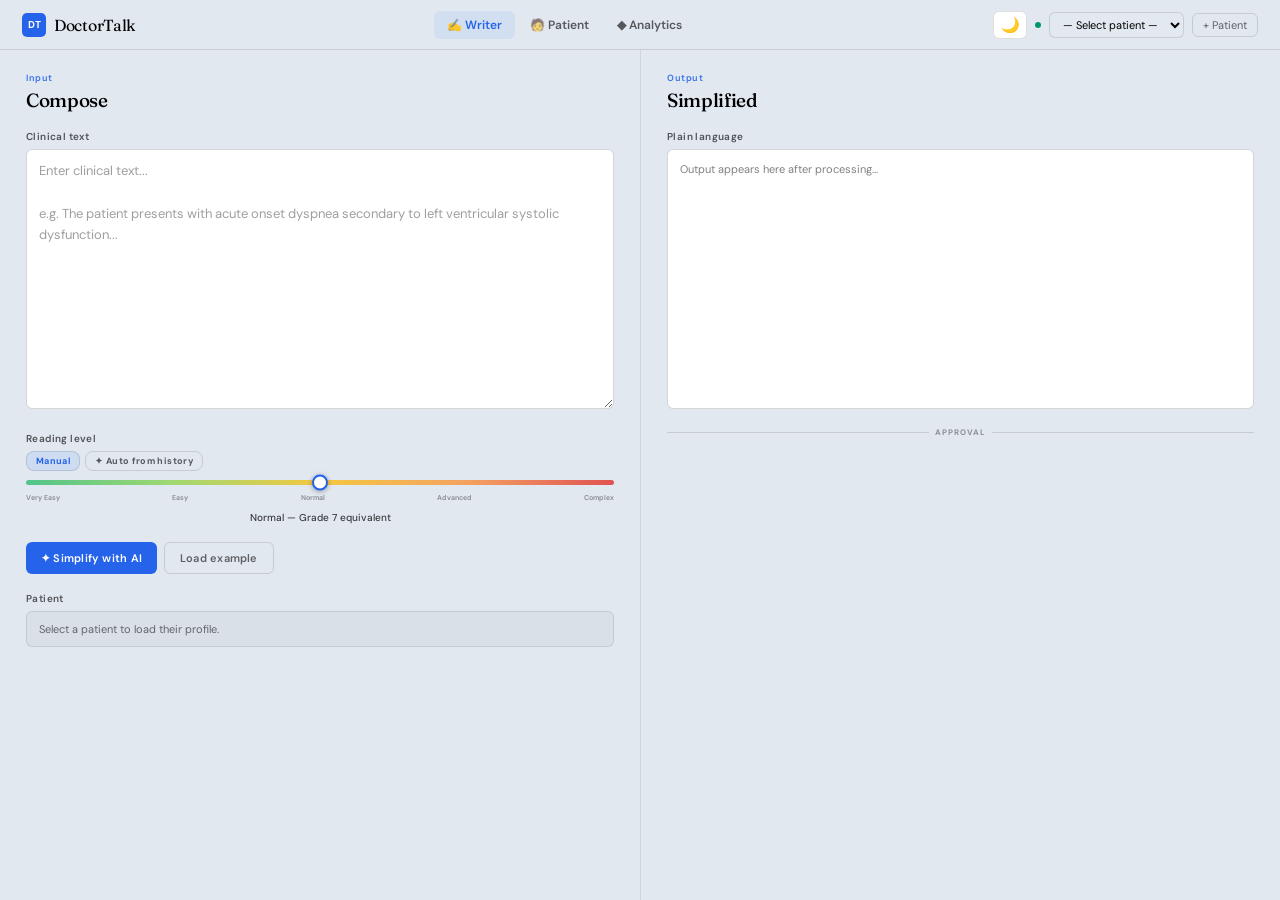
==== commit 815e510f: "optimized charts" ====
--- a/templates/index.html
+++ b/templates/index.html
@@ -29,16 +29,16 @@
   <div class="w-grid">
     <!-- LEFT col -->
     <div class="w-col">
-      <div><div class="col-role">&#128104;&#8205;&#9877;&#65039; Clinician — Input</div><div class="col-title">Compose Message</div></div>
+      <div><div class="col-role">Input</div><div class="col-title">Compose</div></div>
 
       <div>
-        <div class="lbl">Clinical notes / instructions</div>
+        <div class="lbl">Clinical text</div>
         <textarea id="medIn" placeholder="Enter clinical text...&#10;&#10;e.g. The patient presents with acute onset dyspnea secondary to left ventricular systolic dysfunction..."></textarea>
       </div>
 
       <!-- Difficulty slider with Auto mode -->
       <div>
-        <div class="lbl" style="margin-bottom:7px">Patient reading difficulty</div>
+        <div class="lbl" style="margin-bottom:6px">Reading level</div>
         <div class="sl-outer">
           <div class="sl-mode-row">
             <button class="sl-mode-btn sl-manual-btn active" id="manualModeBtn" onclick="setMode('manual')">Manual</button>
@@ -61,7 +61,7 @@
       </div>
 
       <div>
-        <div class="lbl">Active patient</div>
+        <div class="lbl">Patient</div>
         <div class="profile-card" id="profileCard"><div style="font-size:11px;color:var(--dm)">Select a patient to load their profile.</div></div>
       </div>
 
@@ -76,17 +76,17 @@
 
       <!-- Challenging words from analytics -->
       <div id="chalWrap" style="display:none">
-        <div class="lbl">Words this patient may find challenging</div>
+        <div class="lbl">Likely challenging words</div>
         <div class="chal-panel" id="chalPanel"></div>
       </div>
     </div>
 
     <!-- RIGHT col -->
     <div class="w-col">
-      <div><div class="col-role">AI Output — Review</div><div class="col-title">Simplified Version</div></div>
+      <div><div class="col-role">Output</div><div class="col-title">Simplified</div></div>
 
       <div>
-        <div class="lbl">Plain language — review &amp; edit</div>
+        <div class="lbl">Plain language</div>
         <div class="out-box" id="outBox">
           <div id="ldS" style="display:none"><div class="ld"><span></span><span></span><span></span></div><div class="ld-h">Simplifying with DEFT corpus + patient history...</div></div>
           <textarea id="outEd" class="out-edit" style="display:none"></textarea>
@@ -103,7 +103,7 @@
 
       <!-- Semantic similarity — sentence diff view -->
       <div id="simSec" style="display:none">
-        <div class="lbl">Sentence-by-sentence meaning check</div>
+        <div class="lbl">Meaning check</div>
         <div class="sim-wrap" id="simWrap">
           <div class="sim-head checking" id="simHead">
             <div>
--- a/static/css/style.css
+++ b/static/css/style.css
@@ -74,6 +74,35 @@
 html[data-theme="light"] #writerView textarea:focus{background:#ffffff;border-color:rgba(37,99,235,.55)}
 html[data-theme="light"] #writerView .out-box{background:#ffffff;border-color:rgba(0,0,0,.16)}
 html[data-theme="light"] #writerView .out-edit::-webkit-scrollbar-thumb{background:rgba(0,0,0,.15)}
+/* Writer: more space, clearer hierarchy, quieter chrome */
+#writerView .w-col{gap:18px;padding:22px 26px}
+#writerView .w-col+.w-col{border-left-color:rgba(255,255,255,.07)}
+html[data-theme="light"] #writerView .w-col+.w-col{border-left-color:rgba(0,0,0,.08)}
+#writerView .col-role{font-size:9px;letter-spacing:.06em;font-weight:600;text-transform:none;color:var(--da);opacity:.9;margin-bottom:4px}
+#writerView .col-title{font-size:19px;font-weight:500;letter-spacing:-.35px}
+#writerView .lbl{text-transform:none;letter-spacing:.04em;font-size:10px;font-weight:600;color:rgba(232,228,222,.82);margin-bottom:6px}
+html[data-theme="light"] #writerView .lbl{color:rgba(0,0,0,.65)}
+#writerView .profile-card{background:rgba(255,255,255,.035);border-color:rgba(255,255,255,.09)}
+html[data-theme="light"] #writerView .profile-card{background:rgba(0,0,0,.03);border-color:rgba(0,0,0,.1)}
+#writerView .sl-labels{font-size:7px;opacity:.72}
+#writerView .sl-cur{color:rgba(232,228,222,.88);font-weight:500}
+html[data-theme="light"] #writerView .sl-cur{color:rgba(0,0,0,.75)}
+#writerView .sl-mode-btn{border-color:rgba(255,255,255,.1)}
+html[data-theme="light"] #writerView .sl-mode-btn{border-color:rgba(0,0,0,.12)}
+#writerView .ai-ins{background:rgba(167,139,250,.1);border-color:rgba(167,139,250,.24);box-shadow:none;padding:12px 14px}
+#writerView .pred-lbl{opacity:.88}
+#writerView .chal-panel{background:rgba(255,255,255,.025);border-color:rgba(255,255,255,.08)}
+html[data-theme="light"] #writerView .chal-panel{background:rgba(0,0,0,.025);border-color:rgba(0,0,0,.1)}
+#writerView .sc{background:rgba(255,255,255,.035);border-color:rgba(255,255,255,.09)}
+html[data-theme="light"] #writerView .sc{background:rgba(0,0,0,.03);border-color:rgba(0,0,0,.1)}
+#writerView .sim-wrap{border-color:rgba(255,255,255,.1)}
+html[data-theme="light"] #writerView .sim-wrap{border-color:rgba(0,0,0,.12)}
+#writerView .sep{color:rgba(232,228,222,.42);letter-spacing:.12em}
+html[data-theme="light"] #writerView .sep{color:rgba(0,0,0,.38)}
+#writerView .out-ph{color:rgba(232,228,222,.42)}
+html[data-theme="light"] #writerView .out-ph{color:rgba(0,0,0,.5)}
+#writerView .sc-l{color:rgba(232,228,222,.55)}
+html[data-theme="light"] #writerView .sc-l{color:rgba(0,0,0,.52)}
 .col-role{font-size:9px;font-weight:700;letter-spacing:.13em;text-transform:uppercase;color:var(--da);margin-bottom:2px}
 .col-title{font-family:'Fraunces',serif;font-size:17px;letter-spacing:-.3px;color:var(--dt)}
 .lbl{font-size:9px;font-weight:700;letter-spacing:.11em;text-transform:uppercase;color:var(--dm);margin-bottom:5px}
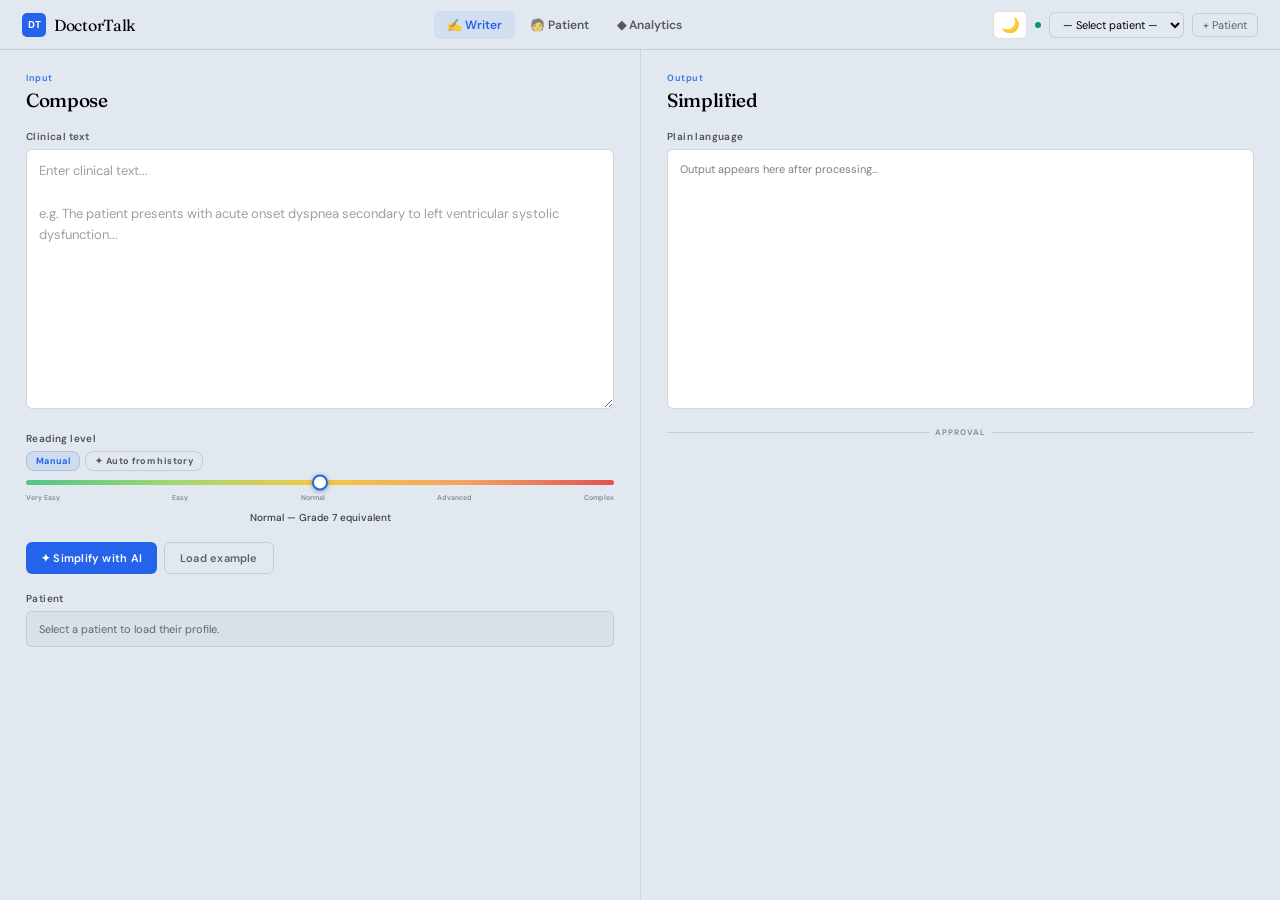
==== commit f86e92fc: "optimized design" ====
--- a/templates/index.html
+++ b/templates/index.html
@@ -136,10 +136,6 @@
     <div style="font-size:10px;color:var(--pm);font-weight:600" id="patSessLbl"></div>
   </div>
   <div class="pat-body">
-    <div id="progWrap" style="display:none">
-      <div class="prog-row"><span style="font-size:10px;color:var(--pm);font-weight:500">Reading progress</span><span style="font-size:10px;font-weight:700;color:var(--pa)" id="progPct">0%</span></div>
-      <div class="prog-bar"><div class="prog-fill" id="progFill"></div></div>
-    </div>
     <div>
       <div class="lbl" style="color:var(--pm)">From your doctor</div>
       <div id="patHint" style="display:none;font-size:11px;color:var(--pm);margin-bottom:8px;line-height:1.5">Tap any word you don't understand to see what it means.</div>
--- a/static/css/style.css
+++ b/static/css/style.css
@@ -247,9 +247,6 @@
 .pat-body{flex:1;overflow-y:auto;padding:20px 26px;display:flex;flex-direction:column;gap:14px;max-width:680px;margin:0 auto;width:100%}
 .pat-body::-webkit-scrollbar{width:3px}
 .pat-body::-webkit-scrollbar-thumb{background:rgba(0,0,0,.08);border-radius:2px}
-.prog-row{display:flex;justify-content:space-between;align-items:center;margin-bottom:4px}
-.prog-bar{height:3px;background:rgba(0,0,0,.06);border-radius:3px;overflow:hidden}
-.prog-fill{height:100%;background:var(--pa);border-radius:3px;transition:width .4s ease;width:0%}
 .text-card{background:#fff;border:1px solid var(--pb);border-radius:var(--r);padding:20px 22px;line-height:1.85;font-size:16px;color:var(--pt);box-shadow:0 1px 10px rgba(0,0,0,.05);min-height:130px;font-family:'Georgia',serif;position:relative}
 .ws{display:flex;flex-direction:column;align-items:center;justify-content:center;min-height:130px;gap:8px;color:var(--pm);text-align:center}
 .wi{font-size:24px;opacity:.3}.wt{font-size:12px;line-height:1.5}
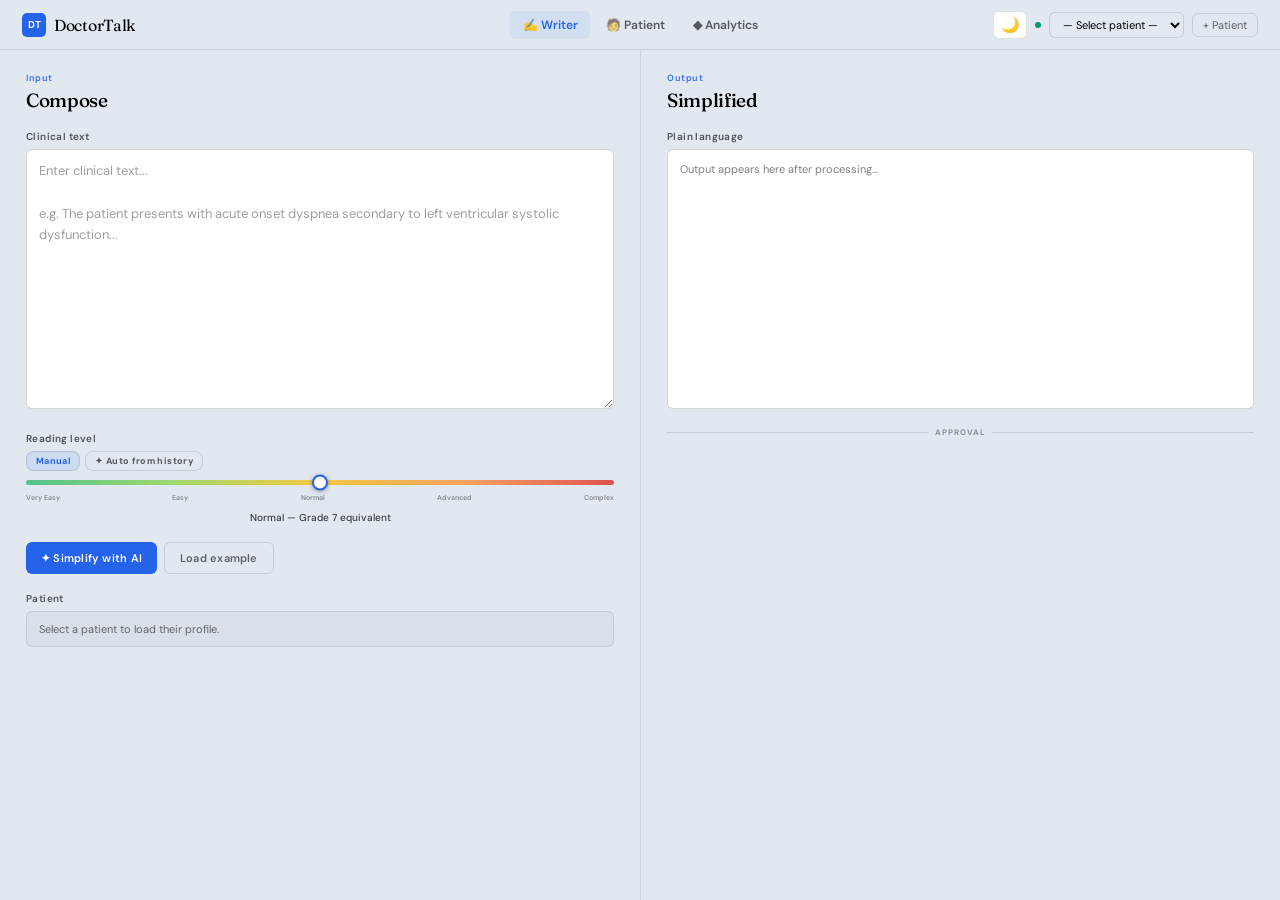
==== commit d1a239e4: "fixed Patient output" ====
--- a/templates/index.html
+++ b/templates/index.html
@@ -101,6 +101,12 @@
         <div class="sc" id="prevCompSc" style="display:none"><div class="sc-l">Patient prev. comp.</div><div class="sc-v" id="prevComp">—</div></div>
       </div>
 
+      <div class="sep">approval</div>
+      <div id="appRow" class="b-row" style="display:none">
+        <button class="btn b-green" id="appBtn" onclick="doApprove()">&#10003; Approve &amp; Send to Patient</button>
+        <button class="btn b-ghost" onclick="doSimplify()">&#8634; Regen</button>
+      </div>
+
       <!-- Semantic similarity — sentence diff view -->
       <div id="simSec" style="display:none">
         <div class="lbl">Meaning check</div>
@@ -117,12 +123,6 @@
             <div class="spin-w"><div class="spinner"></div>Analysing sentences via AI...</div>
           </div>
         </div>
-      </div>
-
-      <div class="sep">approval</div>
-      <div id="appRow" class="b-row" style="display:none">
-        <button class="btn b-green" id="appBtn" onclick="doApprove()">&#10003; Approve &amp; Send to Patient</button>
-        <button class="btn b-ghost" onclick="doSimplify()">&#8634; Regen</button>
       </div>
       <div id="appBanner" style="display:none"><div class="ok-banner">&#10003; Sent to patient — reading session started</div></div>
     </div>
--- a/static/css/style.css
+++ b/static/css/style.css
@@ -36,15 +36,16 @@
 body{background:var(--body-bg);overflow:hidden;display:flex;flex-direction:column}
 
 /* NAV */
-nav{background:var(--doc);height:50px;display:flex;align-items:center;justify-content:space-between;padding:0 22px;border-bottom:1px solid var(--db);flex-shrink:0;z-index:200}
+nav{background:var(--doc);height:50px;display:flex;align-items:center;justify-content:space-between;padding:0 22px;border-bottom:1px solid var(--db);flex-shrink:0;z-index:200;position:relative}
 .nav-logo{display:flex;align-items:center;gap:8px;color:var(--dt)}
 .nav-mark{width:24px;height:24px;background:var(--da);border-radius:5px;display:flex;align-items:center;justify-content:center;font-size:10px;font-weight:700;color:#fff}
 .nav-name{font-family:'Fraunces',serif;font-size:16px;letter-spacing:-.3px}
-.nav-tabs{display:flex;gap:2px}
+.nav-tabs{display:flex;gap:2px;position:absolute;left:50%;transform:translateX(-50%)}
 .nav-tab{background:transparent;border:none;color:var(--nav-tab-fg);font-family:'DM Sans',sans-serif;font-size:12px;font-weight:600;padding:6px 13px;border-radius:6px;cursor:pointer;transition:all .15s}
 .nav-tab:hover{color:var(--dt);background:var(--nav-tab-hover-bg)}
 .nav-tab.active{color:var(--da);background:rgba(91,156,246,.12)}
 .nav-right{display:flex;align-items:center;gap:8px}
+.nav-logo,.nav-right{position:relative;z-index:1}
 .theme-toggle{width:34px;height:28px;border-radius:6px;border:1px solid var(--db);background:rgba(255,255,255,.06);color:var(--dt);cursor:pointer;font-size:15px;line-height:1;display:flex;align-items:center;justify-content:center;padding:0;flex-shrink:0;transition:background .15s,border-color .15s}
 .theme-toggle:hover{border-color:rgba(255,255,255,.2);background:rgba(255,255,255,.1)}
 html[data-theme="light"] .theme-toggle{background:#fff;border-color:var(--db)}
@@ -248,6 +249,7 @@
 .pat-body::-webkit-scrollbar{width:3px}
 .pat-body::-webkit-scrollbar-thumb{background:rgba(0,0,0,.08);border-radius:2px}
 .text-card{background:#fff;border:1px solid var(--pb);border-radius:var(--r);padding:20px 22px;line-height:1.85;font-size:16px;color:var(--pt);box-shadow:0 1px 10px rgba(0,0,0,.05);min-height:130px;font-family:'Georgia',serif;position:relative}
+#wCont{white-space:pre-wrap;word-break:break-word}
 .ws{display:flex;flex-direction:column;align-items:center;justify-content:center;min-height:130px;gap:8px;color:var(--pm);text-align:center}
 .wi{font-size:24px;opacity:.3}.wt{font-size:12px;line-height:1.5}
 .w{display:inline;padding:1px 2px;border-radius:3px;cursor:pointer;position:relative;transition:background .2s}
@@ -287,7 +289,7 @@
 
 /* ─── ANALYTICS ─── */
 /* min-height:0 so .an-body can shrink and scroll inside the viewport (flex default min-height:auto prevents it) */
-#analyticsView{background:var(--an);flex-direction:column;min-height:0}
+#analyticsView{background:var(--an);flex-direction:column;min-height:0;overflow-y:auto;overflow-x:hidden}
 .an-top{background:var(--an2);border-bottom:1px solid var(--ab);padding:0 22px;height:48px;display:flex;align-items:center;justify-content:space-between;flex-shrink:0}
 .an-top-t{font-family:'Fraunces',serif;font-size:15px;color:var(--at)}
 .an-ptabs{display:flex;gap:2px;overflow-x:auto;padding:0 22px;border-bottom:1px solid var(--ab);background:var(--an2);flex-shrink:0}
@@ -299,7 +301,7 @@
 html[data-theme="light"] .diff-list::-webkit-scrollbar-thumb{background:rgba(0,0,0,.1)}
 html[data-theme="light"] .w-col::-webkit-scrollbar-thumb{background:rgba(0,0,0,.12)}
 html[data-theme="light"] .sim-bar-strip{background:rgba(0,0,0,.08)}
-.an-body{flex:1;min-height:0;overflow-y:auto;padding:18px;display:grid;grid-template-columns:1fr 1fr;gap:13px;align-content:start}
+.an-body{flex:0 0 auto;min-height:auto;overflow:visible;padding:18px;display:grid;grid-template-columns:1fr 1fr;gap:13px;align-content:start}
 .an-body::-webkit-scrollbar{width:3px}
 .an-body::-webkit-scrollbar-thumb{background:rgba(255,255,255,.07);border-radius:2px}
 .an-card{background:var(--an2);border:1px solid var(--ab);border-radius:var(--r);overflow:hidden}
